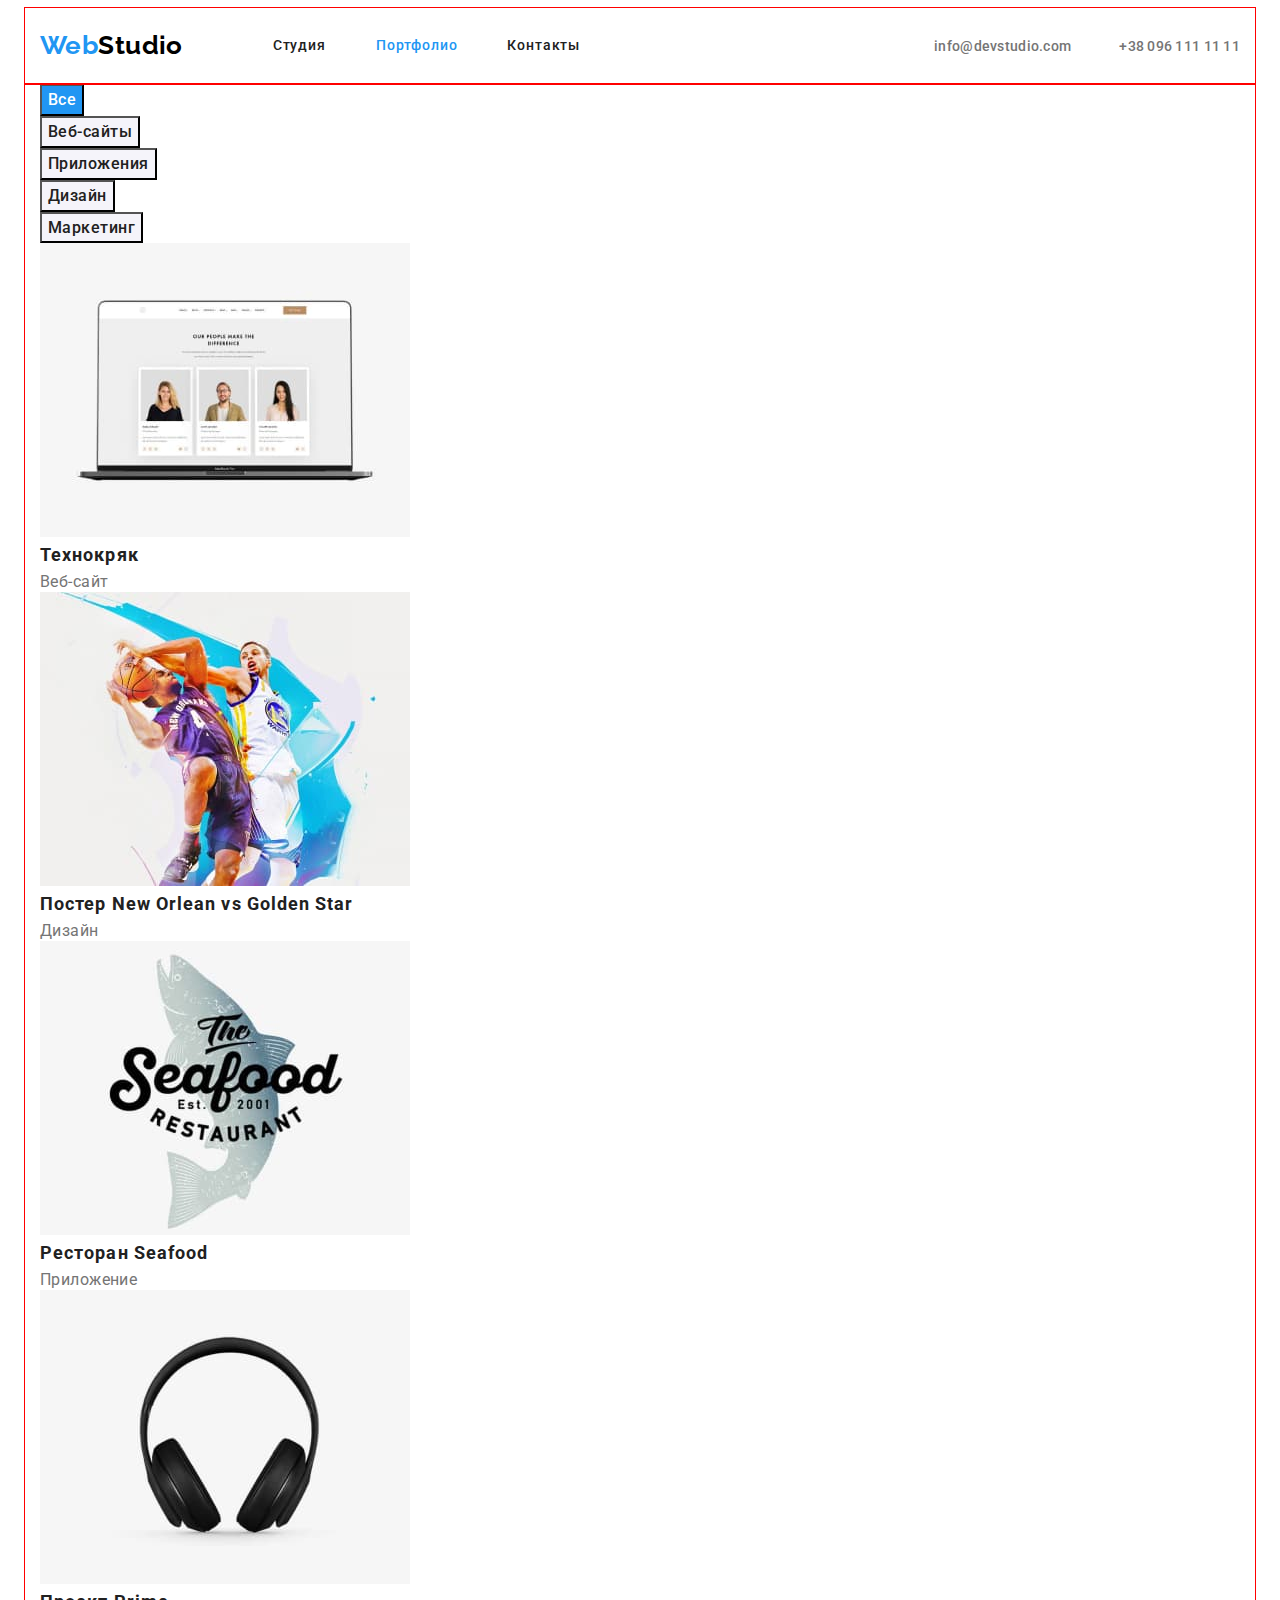
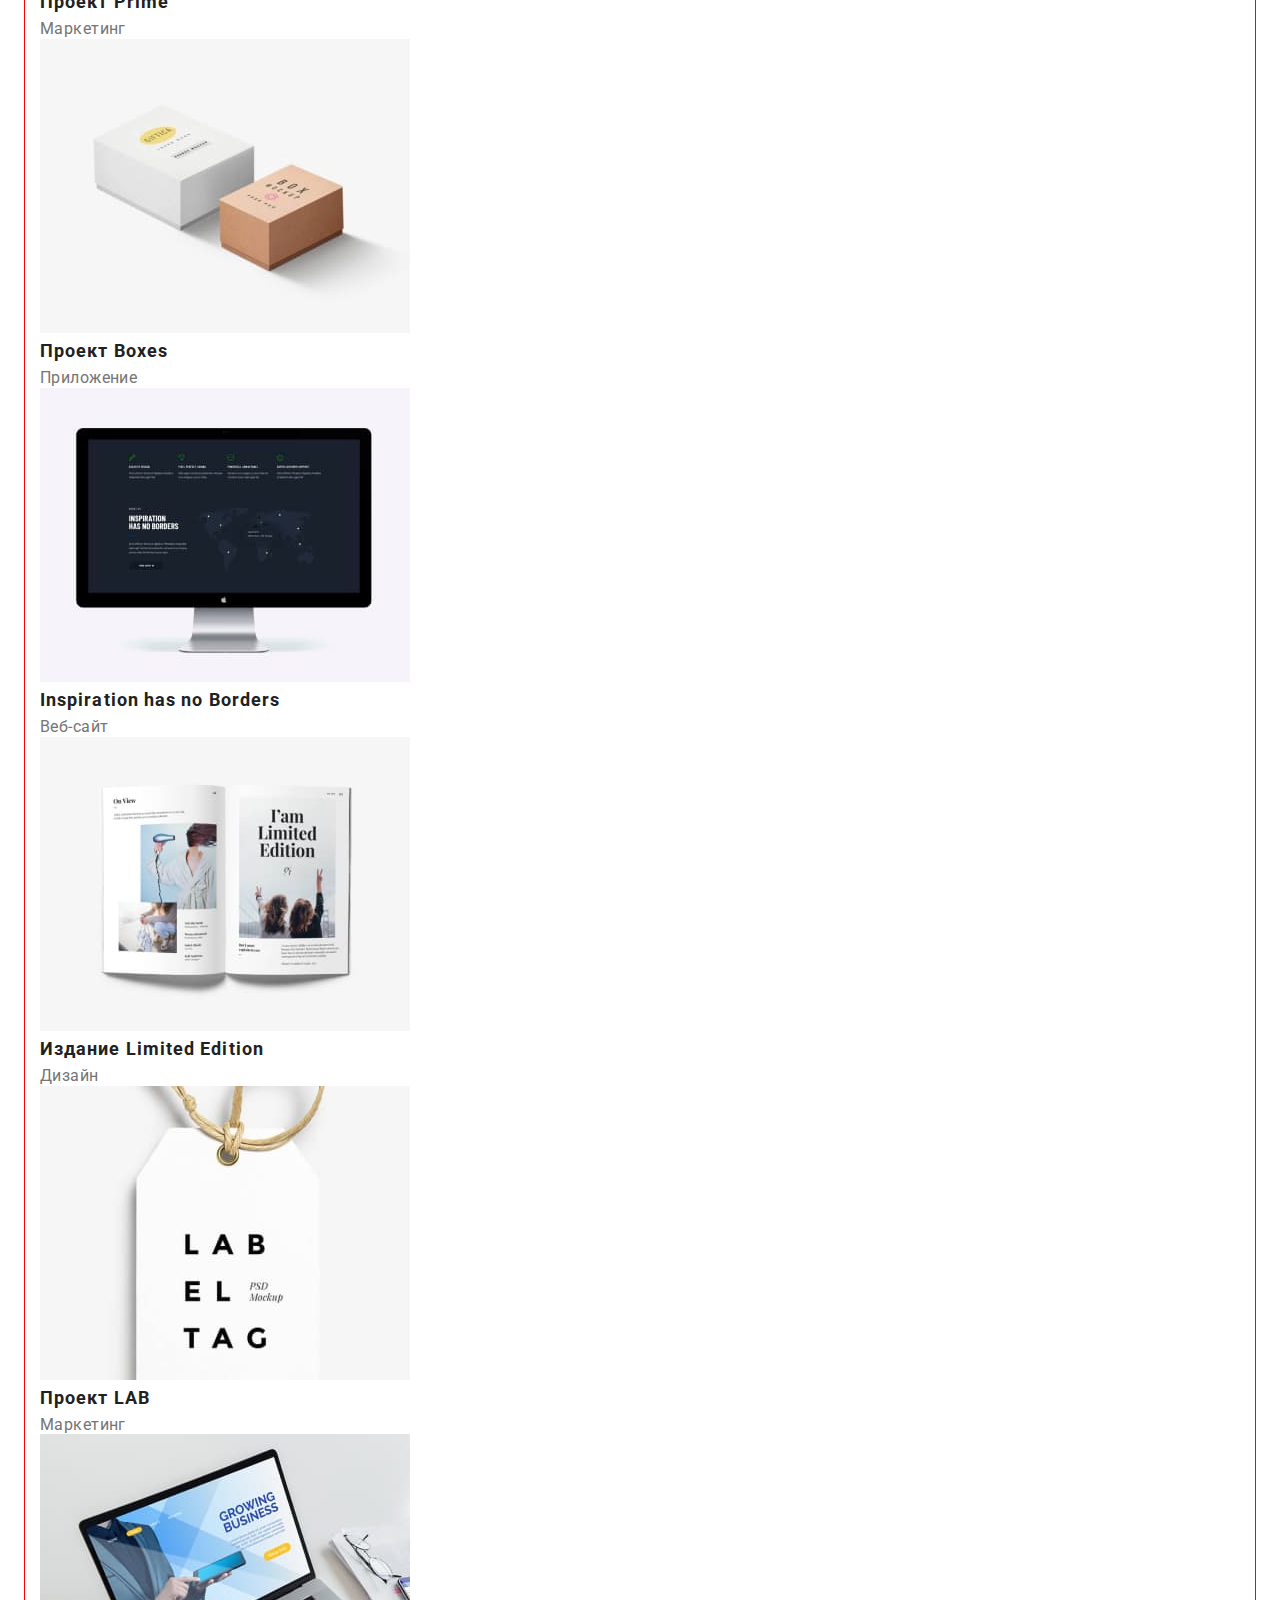
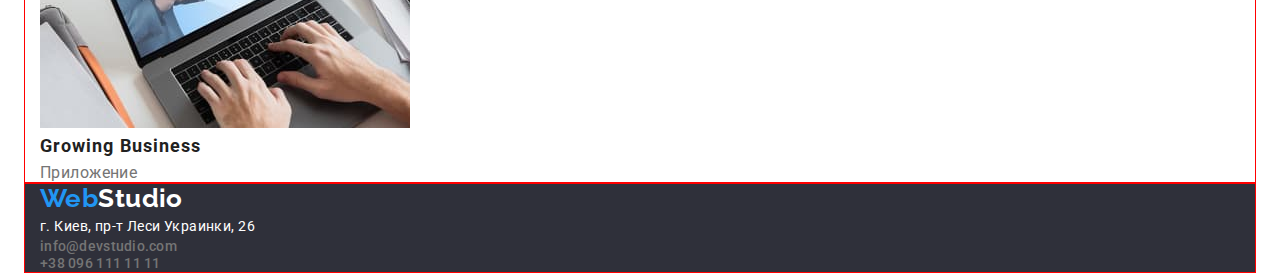
==== portfolio.html @ 78eadc54 "шапка сайта" ====
<!DOCTYPE html>
<html lang="ru">
<head>
    <meta charset="UTF-8">
    <meta http-equiv="X-UA-Compatible" content="IE=edge">
    <meta name="viewport" content="width=device-width, initial-scale=1.0">
    <title>Portfolio</title>
    <link rel="preconnect" href="https://fonts.googleapis.com">
    <link rel="preconnect" href="https://fonts.gstatic.com" crossorigin>
    <link href="https://fonts.googleapis.com/css2?family=Raleway:wght@700&family=Roboto:wght@400;500;700;900&display=swap" rel="stylesheet">
    <link rel="stylesheet" href="https://cdnjs.cloudflare.com/ajax/libs/modern-normalize/1.1.0/modern-normalize.min.css" integrity="sha512-wpPYUAdjBVSE4KJnH1VR1HeZfpl1ub8YT/NKx4PuQ5NmX2tKuGu6U/JRp5y+Y8XG2tV+wKQpNHVUX03MfMFn9Q==" crossorigin="anonymous" referrerpolicy="no-referrer" />
    <link rel="stylesheet" href="./css/styles.css">
    
</head>
<body class="page">
    <header class="header">
        <div class="container header-container">
            <a class="logo" href="./index.html"> <span class="special ">Web</span>Studio</a>
            <nav class="navigation">
                <ul class="list navigation-list">
                    <li class="item"><a href="./index.html" class="link">Студия</a></li>
                    <li class="item"><a href="./portfolio.html" class="link current">Портфолио</a></li>
                    <li class="item"><a href="" class="link">Контакты</a></li>
                </ul>     
            </nav>
               
            <ul class="list list-group">
                <li class="item"><a href="mailto:info@devstudio.com" class="link">info@devstudio.com</a></li>
                <li class="item"><a href="tel:+380961111111" class="link">+38 096 111 11 11</a></li>
            </ul>
          
        </div> 
            
    </header>
    <main>
        <section class="section">
            <div class="container">
                <h1 class="visually-hidden">Portfolio</h1>
            <nav class="navigation">
                <ul class="list button-list">
                    <li><button class="button current" type="button">Все</button></li>
                    <li><button class="button" type="button">Веб-сайты</button></li>
                    <li><button class="button" type="button">Приложения</button></li>
                    <li><button class="button" type="button">Дизайн</button></li>
                    <li><button class="button" type="button">Маркетинг</button></li>
                </ul>
            </nav>
            
            <ul class="list">
                <li class="item">
                    <img src="./images/portfolio/project1.jpg" alt="Образец Веб-сайта" width="370" height="294">
                    <h2 class="subtitle">Технокряк</h2>
                    <p class="desc">Веб-сайт</p>                    
                </li>
                <li class="item">
                    <img src="./images/portfolio/project2.jpg" alt="Образец Дизайн" width="370" height="294">
                    <h2 class="subtitle">Постер New Orlean vs Golden Star</h2>
                    <p class="desc">Дизайн</p>                    
                </li>
                <li class="item">
                    <img src="./images/portfolio/project3.jpg" alt="Образец Приложение" width="370" height="294">
                    <h2 class="subtitle">Ресторан Seafood</h2>
                    <p class="desc">Приложение</p>                    
                </li>
                <li class="item">
                    <img src="./images/portfolio/project4.jpg" alt="Образец Маркетинг" width="370" height="294">
                    <h2 class="subtitle">Проект Prime</h2>
                    <p class="desc">Маркетинг</p>              
                                  
                </li>
                <li class="item">
                    <img src="./images/portfolio/project5.jpg" alt="Образец Приложение" width="370" height="294">
                    <h2 class="subtitle">Проект Boxes</h2>
                    <p class="desc">Приложение</p>                    
                </li>
                <li class="item">
                    <img src="./images/portfolio/project6.jpg" alt="Образец Веб-сайт" width="370" height="294">
                    <h2 class="subtitle" lang="en">Inspiration has no Borders</h2>
                    <p class="desc">Веб-сайт</p>                    
                </li>
                <li class="item">
                    <img src="./images/portfolio/project7.jpg" alt="Образец Дизайн" width="370" height="294">
                    <h2 class="subtitle">Издание Limited Edition</h2>
                    <p class="desc">Дизайн</p>                    
                </li>
                <li class="item">
                    <img src="./images/portfolio/project8.jpg" alt="Образец Маркетинг" width="370" height="294">
                    <h2 class="subtitle">Проект LAB</h2>
                    <p class="desc">Маркетинг</p>                    
                </li>
                <li class="item">
                    <img src="./images/portfolio/project9.jpg" alt="Образец Приложение" width="370" height="294">
                    <h2 class="subtitle">Growing Business</h2>
                    <p class="desc">Приложение</p>                    
                </li>
            </ul>                  
            </div>
        </section>
        
    </main>

    <footer>
        <div class="container footer">
         <a class="logo" href="./index.html"><span class="special ">Web</span>Studio</a>

         <address>
            <ul class="list list-address">
                <li class="address-link">г. Киев, пр-т Леси Украинки, 26</li>
                <li><a href="mailto:info@devstudio.com" class="link">info@devstudio.com</a></li>
                <li><a href="tel:+380961111111" class="link">+38 096 111 11 11</a></li>
            
            </ul>
         </address>
        </div>
    </footer>
</body>
</html>
---- css/styles.css ----
:root {
    --primary-text-color: #757575;
    --title-text-color: #212121; 
    --accent-color: #2196F3;
    --white-color: #FFFFFF;
    --bkg-white-color: #E5E5E5;
    --bkg-btn-color: #F5F4FA;
    --bkg-dark-color: #2F303A;
}

body {

    color: var(--primary-text-color);
    font-size: 14px;
    font-family: roboto, sans-serif;
    letter-spacing: 0.03em;
}

h1, h2, h3, h4, h5, h6, p {
    margin: 0;
}

img {
    display: block;
}

.list {
    list-style: none;
    margin: 0;
    padding: 0;
}

.container {
    outline: 1px solid red;

    width: 1200px;

    padding-left: 15px;
    padding-right: 15px;

    margin-left: auto;
    margin-right: auto;

}

/* header */

.header-container {
    display: flex;
    align-items: center;
}

.logo {
    margin-right: 90px;

    color: #000000;
    font-family: Raleway, sans-serif;

    font-weight: 700;
    font-size: 26px;
    line-height: 1.2;
    text-decoration: none;
}

.special {
    color: var(--accent-color);
}

.navigation-list {
    display: flex;
    align-items: center;
}

.navigation-list .item {
    margin-right: 50px;
} 

.navigation-list .item:last-child {
    margin-right: 0;
} 

.navigation-list .link {
    display: block;
    padding-top: 30px;
    padding-bottom: 30px;
    color: var(--title-text-color);
    font-weight: 500;
    
    line-height: 1.14;
    letter-spacing: 0.06em;
    text-decoration: none;      
}


.navigation-list .current {
    color: var(--accent-color);
}

.list-group {
    display: flex;    
}

.list-group {
    margin-left: auto;
} 

.list-group .item + .item {
    margin-left: 48px;
}

.list-group .link {
    
    color: var(--primary-text-color);
    font-weight: 500;
   
    line-height: 1.14;
    letter-spacing: 0.02em;
    text-decoration: none;
}

.list .link:hover,
.list .link:focus {
    color: var(--accent-color);
}

.navigation-list .link:hover,
.navigation-list .link:focus {
    color: var(--accent-color);
}

/* main */

/* hero */
.hero-title {

    font-weight: 900;
    font-size: 44px;
    line-height: 1.36;    
    text-align: center;
    letter-spacing: 0.06em;
    text-transform: uppercase;
    
    color: var(--white-color);
    background-color: var(--bkg-dark-color);
    
}

/* title h2 */
.section-title {

   font-weight: 700;
   font-size: 36px;
   line-height: 1.16;
   text-align: center;
   
   color: var(--title-text-color);
}

/* title h3 для секции особенности  */
.feature-list .subtitle {

    font-size: 14px;
    font-weight: 700;
    line-height: 1.14;
    text-transform: uppercase;
    color: var(--title-text-color);
}

/* абзацы */
.text {

    font-weight: 400;

    line-height: 1.71;
    letter-spacing: 0.03em;
    color: var(--primary-text-color);
}

/* секция Наша команда */
.section-team {
    background-color: var(--bkg-btn-color);
}
/* заголовок для h2 наша команда */
.team-list .section-subtitle {  
    font-weight: 500;
    font-size: 16px;
    line-height: 1.18;
    text-align: center;

    color: var(--title-text-color);

}

.team-list .desc {
    font-weight: 400;
    font-size: 16px;
    line-height: 1.18;
    text-align: center;
}


/* абзацы */
.text {
    font-weight: 400;
    line-height: 1.71;
    letter-spacing: 0.03em;
    color: var(--primary-text-color);

}


/* projects h2*/ 

.visually-hidden {
    position: absolute;
    width: 1px;
    height: 1px;
    margin: -1px;
    border: 0;
    padding: 0;
    white-space: nowrap;
    clip-path: inset(100%);
    clip: rect(0 0 0 0);
    overflow: hidden;
  }

.subtitle {
    font-weight: 700;
    font-size: 18px;
    line-height: 2.0;
    letter-spacing: 0.06em;
    color: var(--title-text-color);
        
}

.desc {

    font-weight: 400;
    font-size: 16px;
    line-height: 1.18;

    color: var(--primary-text-color);
}


/* Button */
.hero .button {
    font-family: inherit;
    font-weight: 700;
    font-size: 16px;
    line-height: 1.88;
    display: flex;
    align-items: center;
    text-align: center;
    letter-spacing: 0.06em;
    color: var(--white-color);
    background-color: var(--accent-color);
    cursor: pointer;

}

.hero .button:hover,
.hero .button:focus {
    background-color: #188CE8;
}



.button-list .button {
    font-family: inherit;
    font-weight: 500;
    font-size: 16px;
    line-height: 1.62;
    text-align: center;
    letter-spacing: 0.03em;
    background-color: var(--bkg-btn-color);
    color: var(--title-text-color);
    cursor: pointer;
}

.button-list .current {
    background-color: var(--accent-color);
    color: var(--white-color);
}

.button-list .button:hover,
.button-list .button:focus {
    background-color: var(--accent-color);
    color: var(--white-color);

}

.footer {
    background-color: var(--bkg-dark-color);
}

.footer .logo {
    color: var(--white-color);
}

.address-link {
    
    font-size: 14px;
    line-height: 1.71;
    color: var(--white-color);
}

.list-address {
    font-style: normal;
}

.list-address .link {
    
    color: var(--primary-text-color);
    font-weight: 500;
   
    line-height: 1.14;
    letter-spacing: 0.02em;
    text-decoration: none;
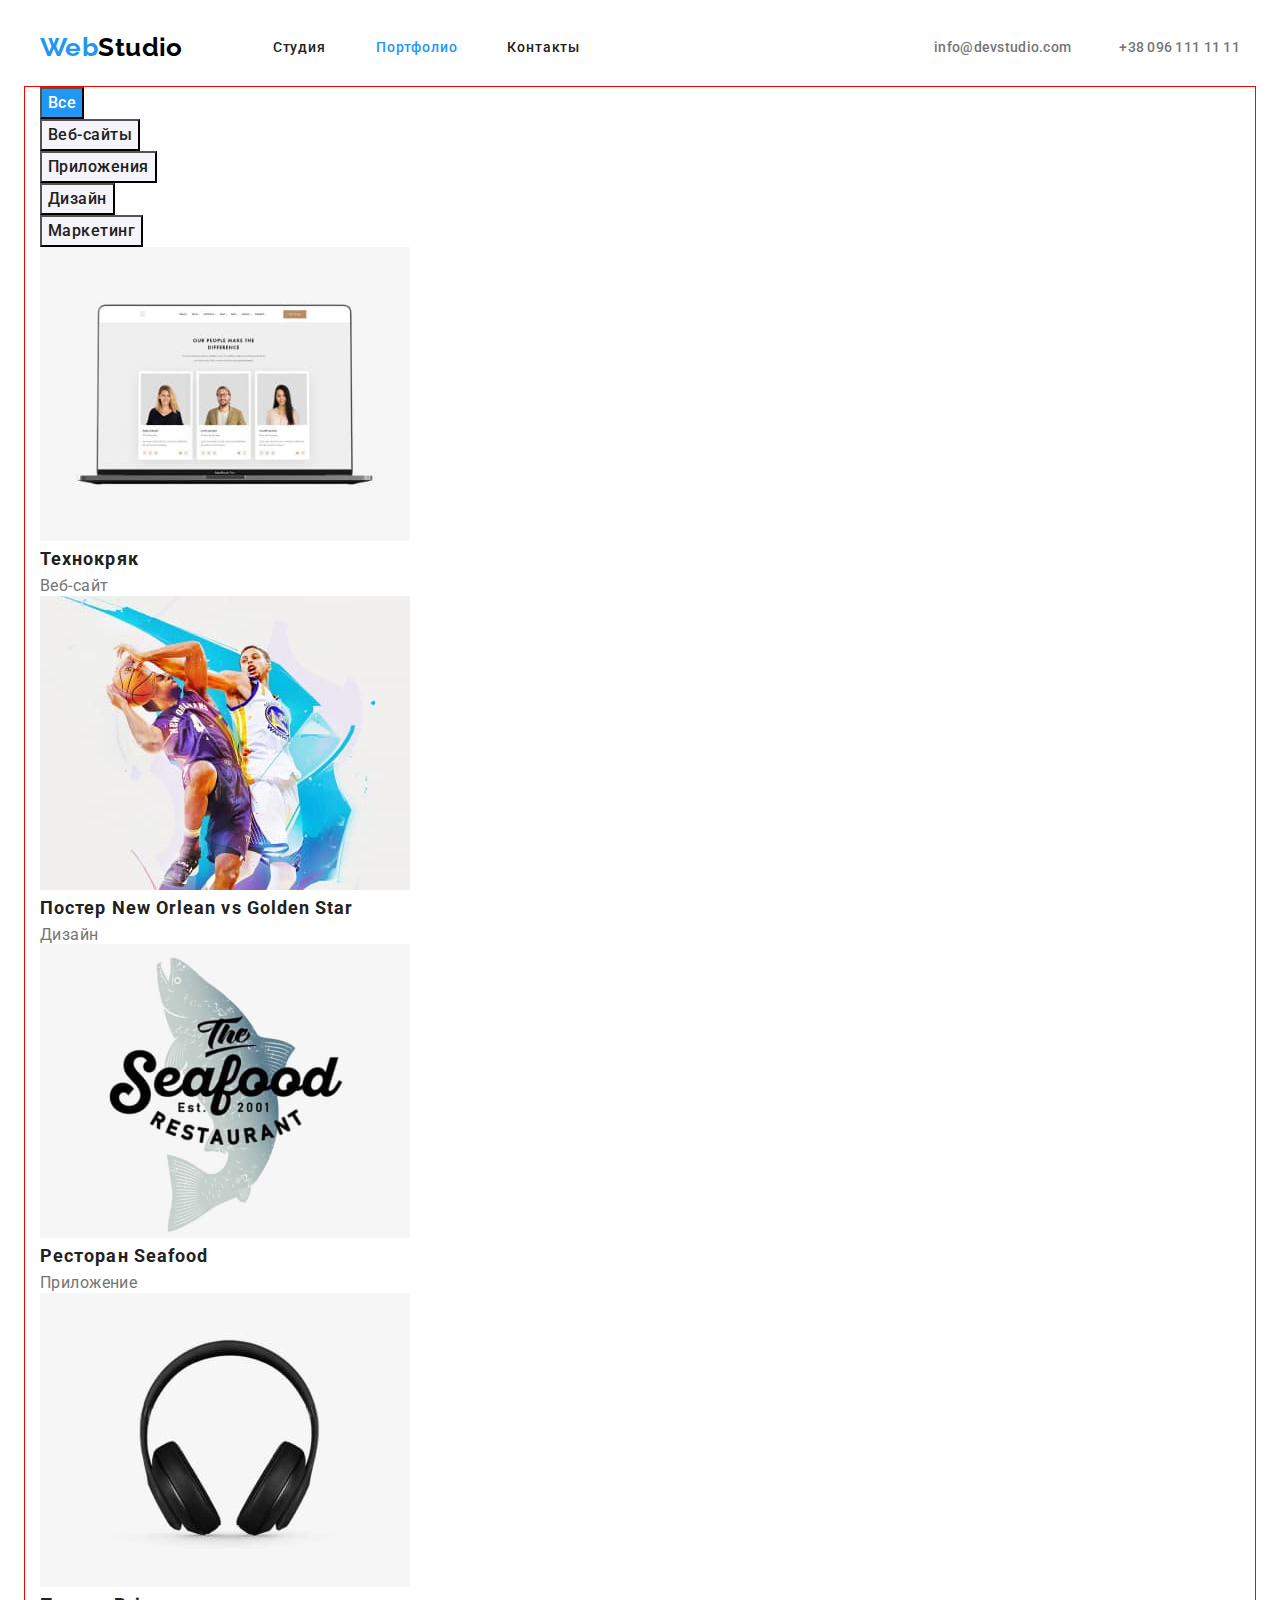
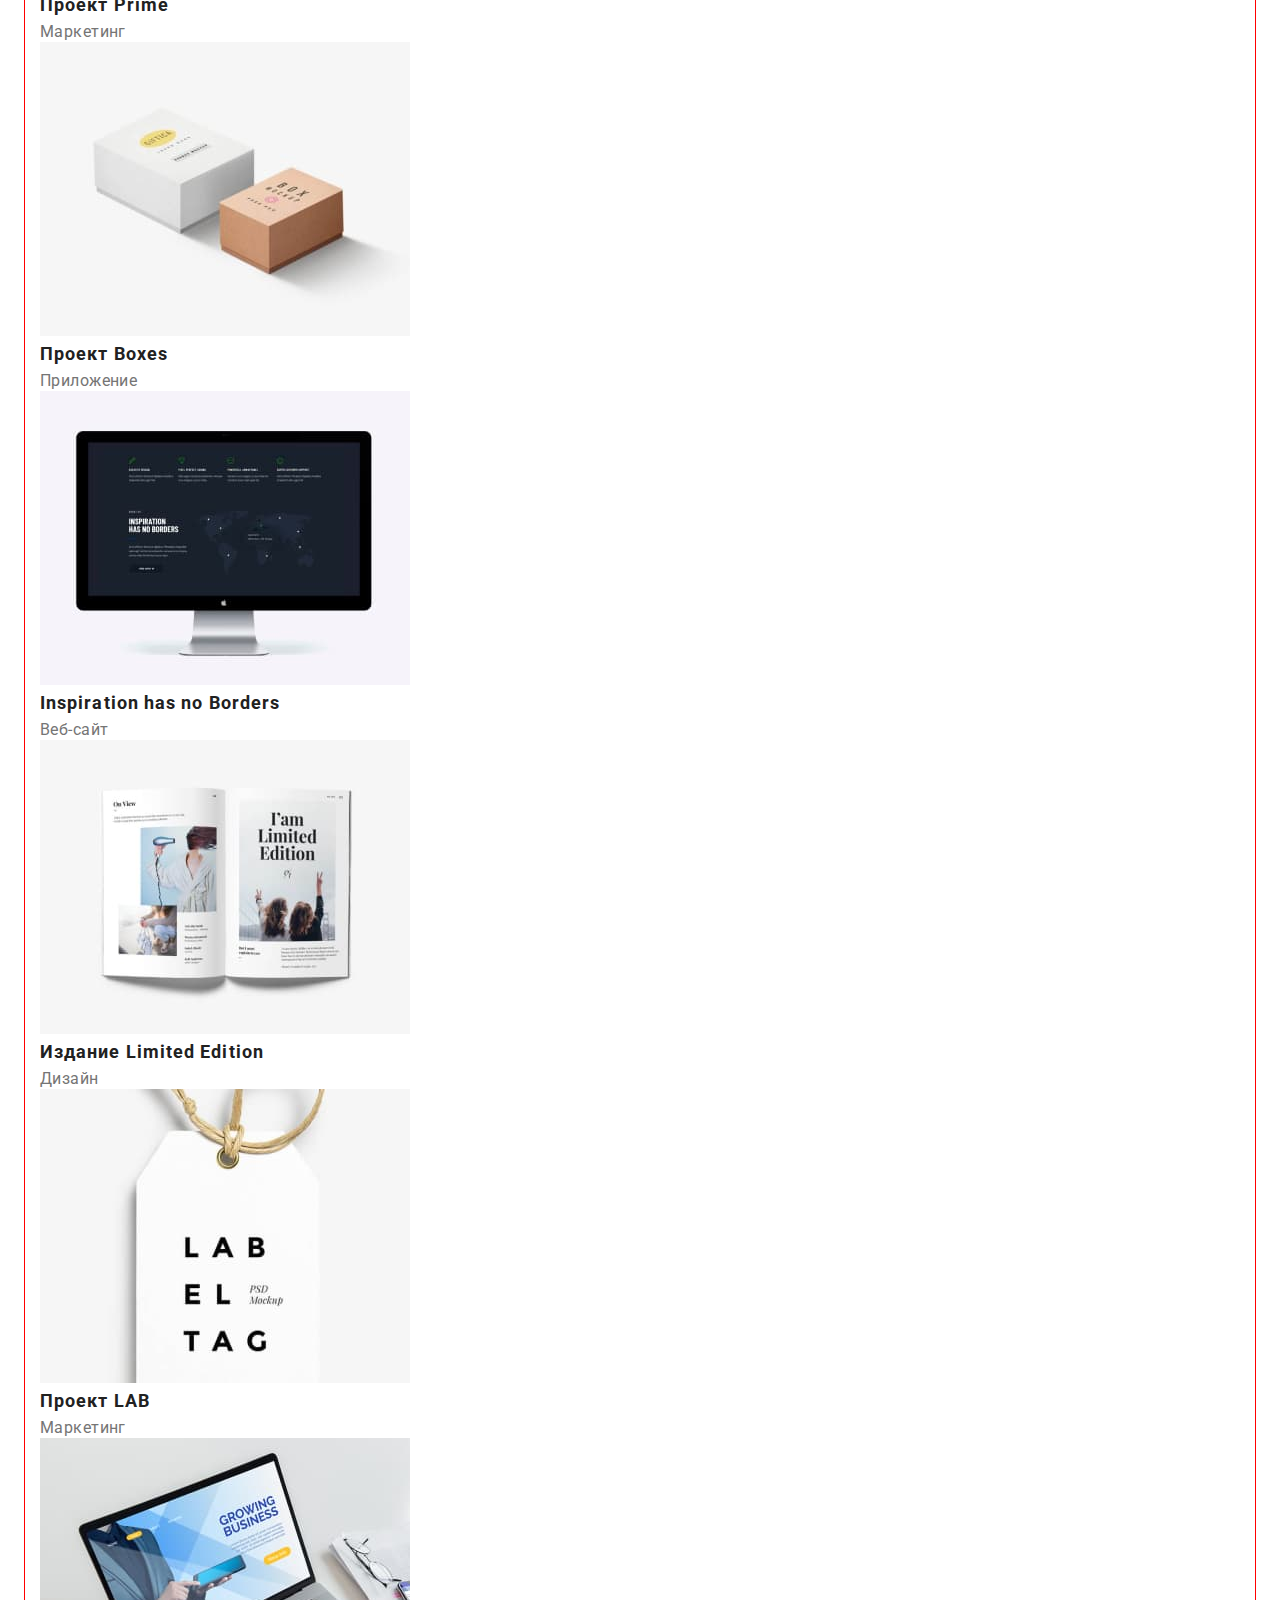
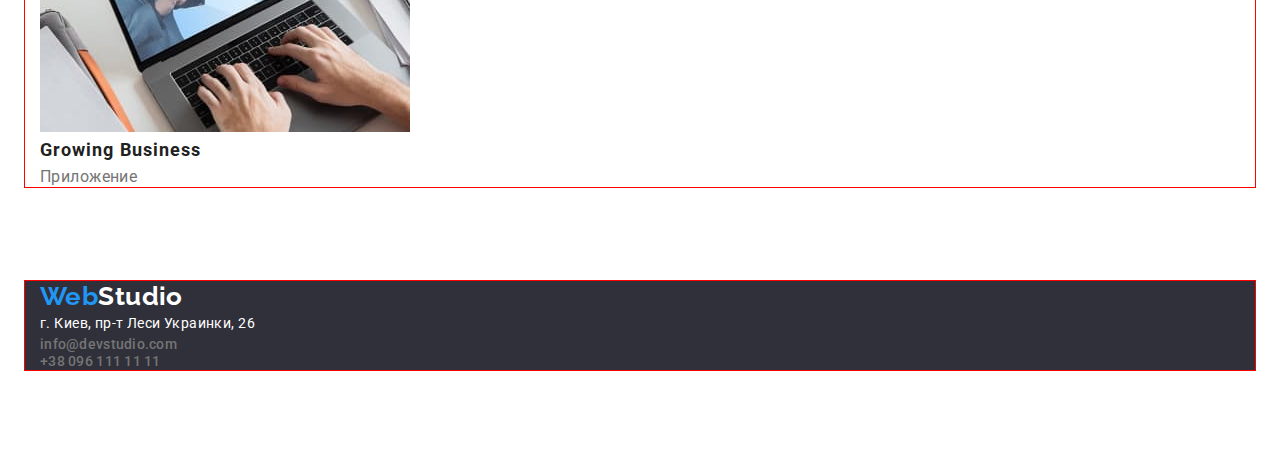
==== commit 1fd8e1cd: "установка моих стилей" ====
--- a/portfolio.html
+++ b/portfolio.html
@@ -14,7 +14,7 @@
 </head>
 <body class="page">
     <header class="header">
-        <div class="container header-container">
+        <div class="header-container">
             <a class="logo" href="./index.html"> <span class="special ">Web</span>Studio</a>
             <nav class="navigation">
                 <ul class="list navigation-list">
@@ -33,67 +33,72 @@
             
     </header>
     <main>
-        <section class="section">
+        <section class="section portfolio-section">
             <div class="container">
                 <h1 class="visually-hidden">Portfolio</h1>
-            <nav class="navigation">
-                <ul class="list button-list">
-                    <li><button class="button current" type="button">Все</button></li>
-                    <li><button class="button" type="button">Веб-сайты</button></li>
-                    <li><button class="button" type="button">Приложения</button></li>
-                    <li><button class="button" type="button">Дизайн</button></li>
-                    <li><button class="button" type="button">Маркетинг</button></li>
-                </ul>
-            </nav>
+                <div class="portfolio-container">
+                    <nav class="navigation">
+                        <ul class="list list button-list">
+                            <li><button class="button current" type="button">Все</button></li>
+                            <li><button class="button" type="button">Веб-сайты</button></li>
+                            <li><button class="button" type="button">Приложения</button></li>
+                            <li><button class="button" type="button">Дизайн</button></li>
+                            <li><button class="button" type="button">Маркетинг</button></li>
+                        </ul>
+                    </nav>
+                </div>
             
-            <ul class="list">
-                <li class="item">
-                    <img src="./images/portfolio/project1.jpg" alt="Образец Веб-сайта" width="370" height="294">
-                    <h2 class="subtitle">Технокряк</h2>
-                    <p class="desc">Веб-сайт</p>                    
-                </li>
-                <li class="item">
-                    <img src="./images/portfolio/project2.jpg" alt="Образец Дизайн" width="370" height="294">
-                    <h2 class="subtitle">Постер New Orlean vs Golden Star</h2>
-                    <p class="desc">Дизайн</p>                    
-                </li>
-                <li class="item">
-                    <img src="./images/portfolio/project3.jpg" alt="Образец Приложение" width="370" height="294">
-                    <h2 class="subtitle">Ресторан Seafood</h2>
-                    <p class="desc">Приложение</p>                    
-                </li>
-                <li class="item">
-                    <img src="./images/portfolio/project4.jpg" alt="Образец Маркетинг" width="370" height="294">
-                    <h2 class="subtitle">Проект Prime</h2>
-                    <p class="desc">Маркетинг</p>              
-                                  
-                </li>
-                <li class="item">
-                    <img src="./images/portfolio/project5.jpg" alt="Образец Приложение" width="370" height="294">
-                    <h2 class="subtitle">Проект Boxes</h2>
-                    <p class="desc">Приложение</p>                    
-                </li>
-                <li class="item">
-                    <img src="./images/portfolio/project6.jpg" alt="Образец Веб-сайт" width="370" height="294">
-                    <h2 class="subtitle" lang="en">Inspiration has no Borders</h2>
-                    <p class="desc">Веб-сайт</p>                    
-                </li>
-                <li class="item">
-                    <img src="./images/portfolio/project7.jpg" alt="Образец Дизайн" width="370" height="294">
-                    <h2 class="subtitle">Издание Limited Edition</h2>
-                    <p class="desc">Дизайн</p>                    
-                </li>
-                <li class="item">
-                    <img src="./images/portfolio/project8.jpg" alt="Образец Маркетинг" width="370" height="294">
-                    <h2 class="subtitle">Проект LAB</h2>
-                    <p class="desc">Маркетинг</p>                    
-                </li>
-                <li class="item">
-                    <img src="./images/portfolio/project9.jpg" alt="Образец Приложение" width="370" height="294">
-                    <h2 class="subtitle">Growing Business</h2>
-                    <p class="desc">Приложение</p>                    
-                </li>
-            </ul>                  
+            
+            <div class="projects-container">
+                <ul class="list">
+                    <li class="item">
+                        <img src="./images/portfolio/project1.jpg" alt="Образец Веб-сайта" width="370" height="294">
+                        <h2 class="subtitle">Технокряк</h2>
+                        <p class="desc">Веб-сайт</p>                    
+                    </li>
+                    <li class="item">
+                        <img src="./images/portfolio/project2.jpg" alt="Образец Дизайн" width="370" height="294">
+                        <h2 class="subtitle">Постер New Orlean vs Golden Star</h2>
+                        <p class="desc">Дизайн</p>                    
+                    </li>
+                    <li class="item">
+                        <img src="./images/portfolio/project3.jpg" alt="Образец Приложение" width="370" height="294">
+                        <h2 class="subtitle">Ресторан Seafood</h2>
+                        <p class="desc">Приложение</p>                    
+                    </li>
+                    <li class="item">
+                        <img src="./images/portfolio/project4.jpg" alt="Образец Маркетинг" width="370" height="294">
+                        <h2 class="subtitle">Проект Prime</h2>
+                        <p class="desc">Маркетинг</p>              
+                                      
+                    </li>
+                    <li class="item">
+                        <img src="./images/portfolio/project5.jpg" alt="Образец Приложение" width="370" height="294">
+                        <h2 class="subtitle">Проект Boxes</h2>
+                        <p class="desc">Приложение</p>                    
+                    </li>
+                    <li class="item">
+                        <img src="./images/portfolio/project6.jpg" alt="Образец Веб-сайт" width="370" height="294">
+                        <h2 class="subtitle" lang="en">Inspiration has no Borders</h2>
+                        <p class="desc">Веб-сайт</p>                    
+                    </li>
+                    <li class="item">
+                        <img src="./images/portfolio/project7.jpg" alt="Образец Дизайн" width="370" height="294">
+                        <h2 class="subtitle">Издание Limited Edition</h2>
+                        <p class="desc">Дизайн</p>                    
+                    </li>
+                    <li class="item">
+                        <img src="./images/portfolio/project8.jpg" alt="Образец Маркетинг" width="370" height="294">
+                        <h2 class="subtitle">Проект LAB</h2>
+                        <p class="desc">Маркетинг</p>                    
+                    </li>
+                    <li class="item">
+                        <img src="./images/portfolio/project9.jpg" alt="Образец Приложение" width="370" height="294">
+                        <h2 class="subtitle">Growing Business</h2>
+                        <p class="desc">Приложение</p>                    
+                    </li>
+                </ul>    
+            </div>              
             </div>
         </section>
         
--- a/css/styles.css
+++ b/css/styles.css
@@ -40,6 +40,7 @@
 
     margin-left: auto;
     margin-right: auto;
+    margin-bottom: 94px;
 
 }
 
@@ -48,10 +49,19 @@
 .header-container {
     display: flex;
     align-items: center;
+    width: 1200px;
+
+    padding-left: 15px;
+    padding-right: 15px;
+
+    margin-left: auto;
+    margin-right: auto;
 }
 
 .logo {
     margin-right: 90px;
+    padding-top: 24px;
+    padding-bottom: 24px;
 
     color: #000000;
     font-family: Raleway, sans-serif;
@@ -109,6 +119,9 @@
 }
 
 .list-group .link {
+
+    padding-top: 30px;
+    padding-bottom: 30px;
     
     color: var(--primary-text-color);
     font-weight: 500;
@@ -131,7 +144,17 @@
 /* main */
 
 /* hero */
+
+.hero {
+    background-color: var(--bkg-dark-color);
+    margin-bottom: 94px;
+}
+
 .hero-title {
+    margin-right: 220px;
+    margin-left: 250px;
+    margin-bottom: 29px;
+    padding-top: 200px;
 
     font-weight: 900;
     font-size: 44px;
@@ -139,10 +162,34 @@
     text-align: center;
     letter-spacing: 0.06em;
     text-transform: uppercase;
-    
-    color: var(--white-color);
-    background-color: var(--bkg-dark-color);
-    
+
+    color: var(--white-color);
+       
+}
+
+.hero .button {
+    display: flex;
+    align-items: center;
+    
+
+    width: 200px;
+    height: 50px;
+
+    font-family: inherit;
+    font-weight: 700;
+    font-size: 16px;
+    line-height: 1.88;
+    
+    
+    color: var(--white-color);
+    background-color: var(--accent-color);
+    cursor: pointer;
+
+}
+
+.hero .button:hover,
+.hero .button:focus {
+    background-color: #188CE8;
 }
 
 /* title h2 */
@@ -157,7 +204,22 @@
 }
 
 /* title h3 для секции особенности  */
+.feature-list {
+    display: flex;
+}
+
+.feature-list .item {
+    width: 270px;
+height: 101px;
+    margin-right: 30px;
+}
+
+.feature-list .item:last-child {
+    margin-right: 0;
+}
+
 .feature-list .subtitle {
+    margin-bottom: 15px;
 
     font-size: 14px;
     font-weight: 700;
@@ -175,6 +237,9 @@
     letter-spacing: 0.03em;
     color: var(--primary-text-color);
 }
+
+/* секция чем мы занимаемся */
+
 
 /* секция Наша команда */
 .section-team {
@@ -242,8 +307,10 @@
     color: var(--primary-text-color);
 }
 
+/*  */
 
 /* Button */
+
 .hero .button {
     font-family: inherit;
     font-weight: 700;
@@ -316,4 +383,10 @@
    
     line-height: 1.14;
     letter-spacing: 0.02em;
-    text-decoration: none;+    text-decoration: none;
+}
+
+
+.projects-container {
+    display: flex;
+}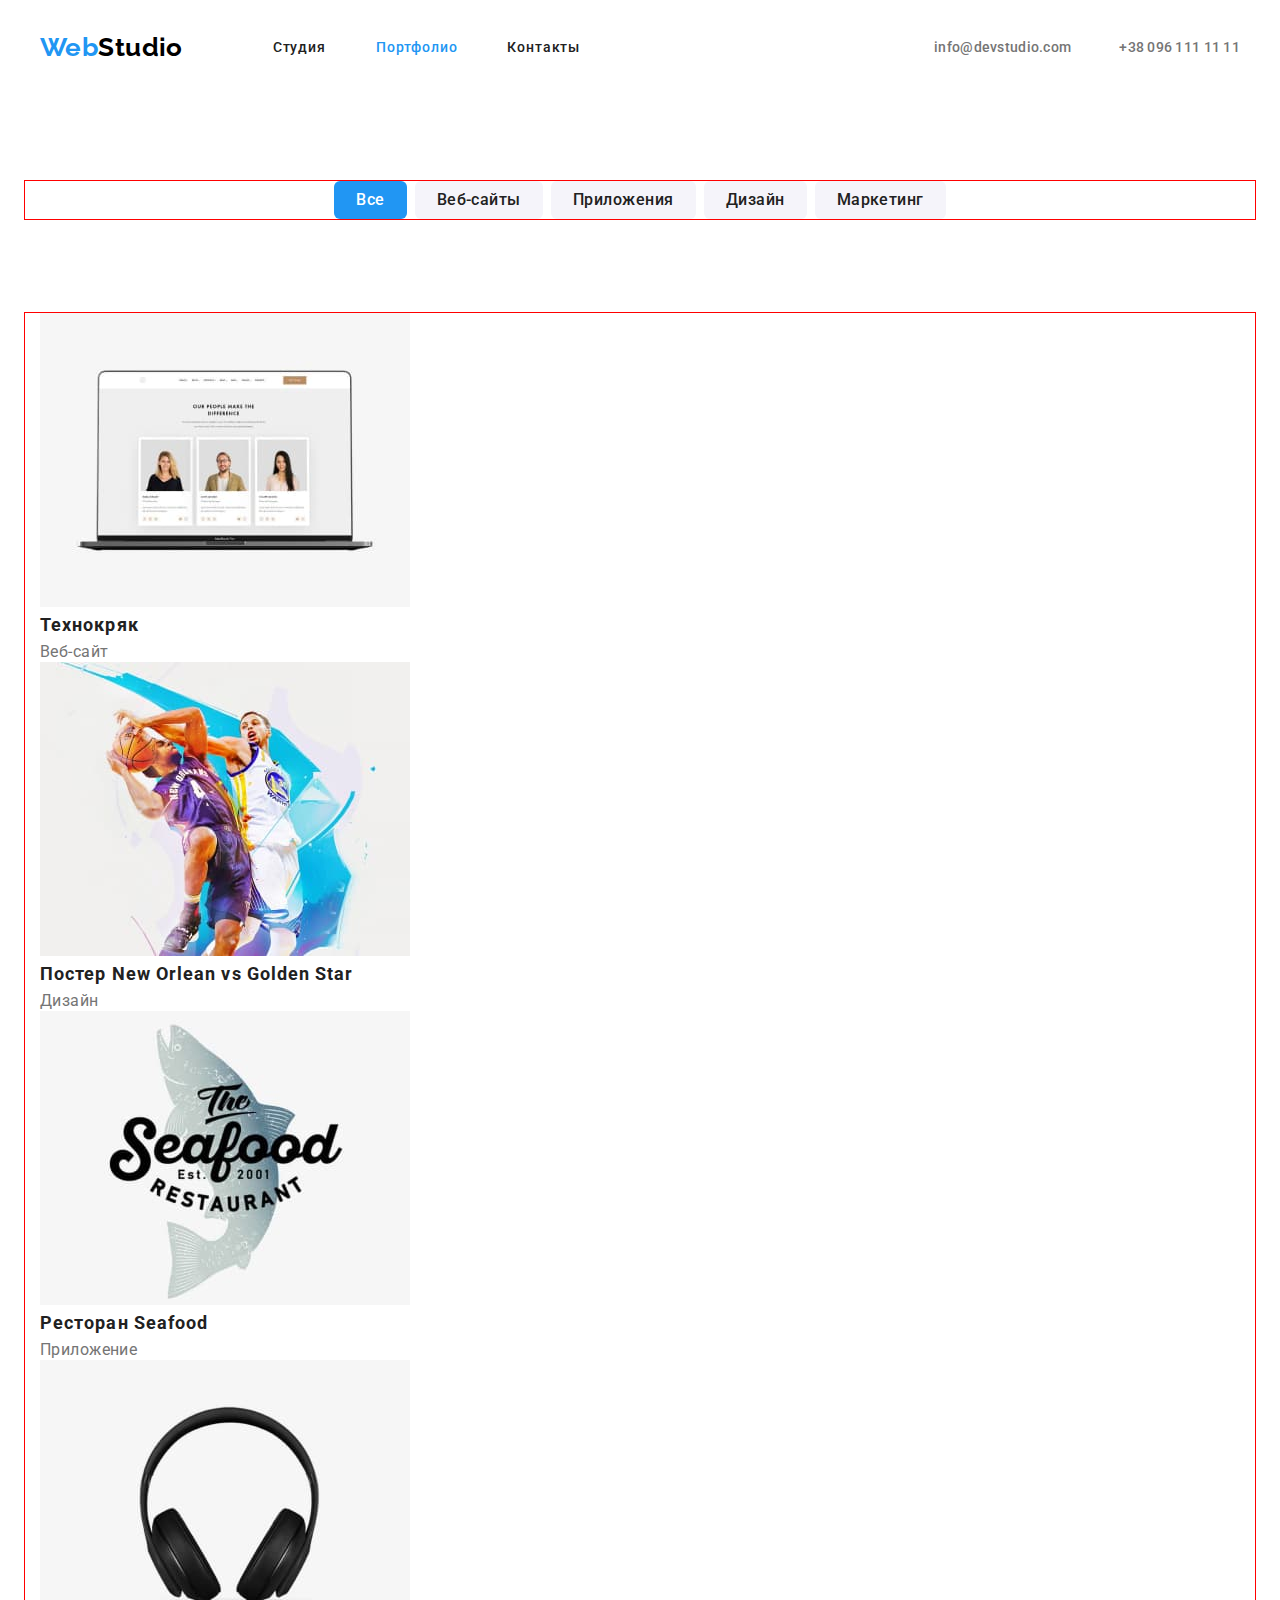
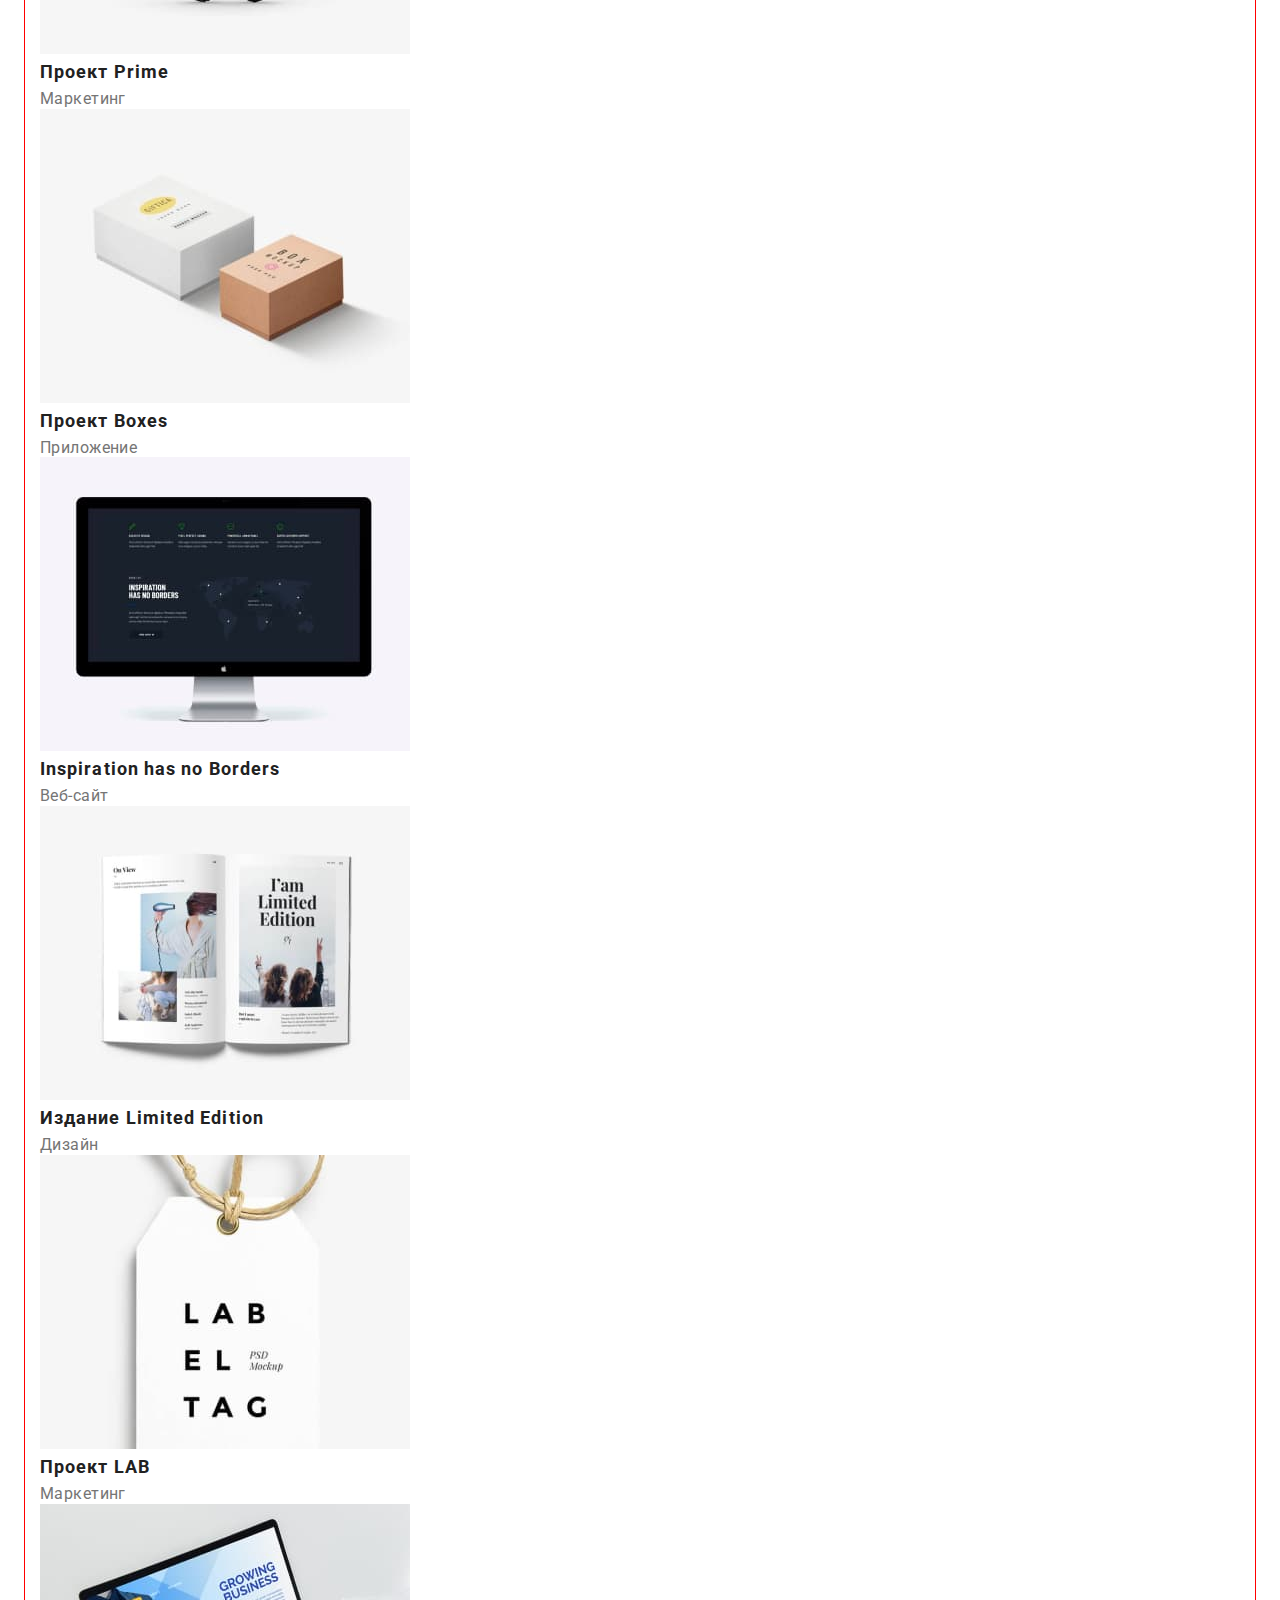
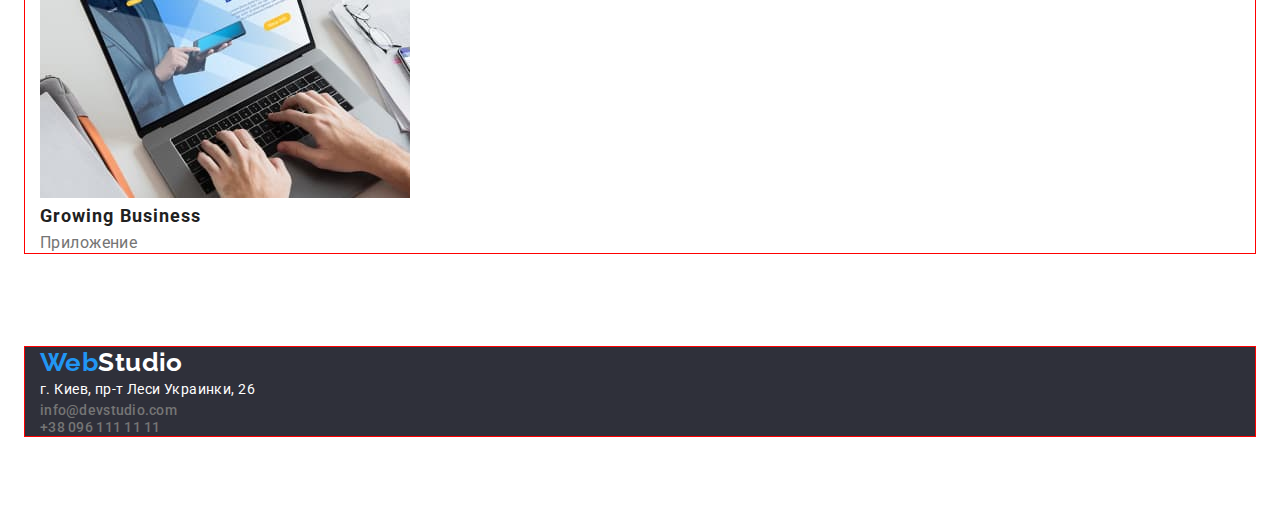
==== commit d67115f1: "блок main для стр studio" ====
--- a/portfolio.html
+++ b/portfolio.html
@@ -35,22 +35,20 @@
     <main>
         <section class="section portfolio-section">
             <div class="container">
-                <h1 class="visually-hidden">Portfolio</h1>
-                <div class="portfolio-container">
-                    <nav class="navigation">
-                        <ul class="list list button-list">
-                            <li><button class="button current" type="button">Все</button></li>
-                            <li><button class="button" type="button">Веб-сайты</button></li>
-                            <li><button class="button" type="button">Приложения</button></li>
-                            <li><button class="button" type="button">Дизайн</button></li>
-                            <li><button class="button" type="button">Маркетинг</button></li>
-                        </ul>
-                    </nav>
-                </div>
+                <nav class="navigation">
+                    <ul class="list button-list">
+                        <li class="item"><button class="project-button current" type="button">Все</button></li>
+                        <li class="item"><button class="project-button" type="button">Веб-сайты</button></li>
+                        <li class="item"><button class="project-button" type="button">Приложения</button></li>
+                        <li class="item"><button class="project-button" type="button">Дизайн</button></li>
+                        <li class="item"><button class="project-button" type="button">Маркетинг</button></li>
+                    </ul>
+                </nav>
+            </div>
             
             
-            <div class="projects-container">
-                <ul class="list">
+            <div class="container">
+                <ul class="list-projects">
                     <li class="item">
                         <img src="./images/portfolio/project1.jpg" alt="Образец Веб-сайта" width="370" height="294">
                         <h2 class="subtitle">Технокряк</h2>
--- a/css/styles.css
+++ b/css/styles.css
@@ -24,7 +24,8 @@
     display: block;
 }
 
-.list {
+.list,
+.list-projects {
     list-style: none;
     margin: 0;
     padding: 0;
@@ -38,9 +39,10 @@
     padding-left: 15px;
     padding-right: 15px;
 
+    margin-bottom: 94px;
     margin-left: auto;
     margin-right: auto;
-    margin-bottom: 94px;
+    
 
 }
 
@@ -153,7 +155,7 @@
 .hero-title {
     margin-right: 220px;
     margin-left: 250px;
-    margin-bottom: 29px;
+    margin-bottom: 30px;
     padding-top: 200px;
 
     font-weight: 900;
@@ -167,28 +169,29 @@
        
 }
 
-.hero .button {
-    display: flex;
+.hero-button {
+    display: flex;
+    border: none;
+    border-radius: 6px;
+    
     align-items: center;
-    
-
-    width: 200px;
-    height: 50px;
-
+    padding: 10px 32px;
+    margin-right: 467px;
+    margin-left: 502px;
+    
     font-family: inherit;
     font-weight: 700;
     font-size: 16px;
     line-height: 1.88;
-    
-    
+        
     color: var(--white-color);
     background-color: var(--accent-color);
     cursor: pointer;
 
 }
 
-.hero .button:hover,
-.hero .button:focus {
+.hero-button:hover,
+.hero-button:focus {
     background-color: #188CE8;
 }
 
@@ -239,13 +242,53 @@
 }
 
 /* секция чем мы занимаемся */
-
+.container-about {
+    padding: 0;
+}
+
+.section-title {
+    margin-bottom: 50px;
+}
+
+.section .list-about {
+    display: flex;
+    justify-content: space-between;
+}
+
+.section .item-about {
+    margin-right: 30px;
+  }
+
+  .section .item-about:last-child {
+    margin-right: 0;
+  }
 
 /* секция Наша команда */
 .section-team {
-    background-color: var(--bkg-btn-color);
-}
-/* заголовок для h2 наша команда */
+      background-color: var(--bkg-btn-color);
+}
+
+.team-container {
+    padding: 0;
+}
+
+.section-title {
+    padding-top: 94px;
+    margin-bottom: 50px;
+}
+
+.section-team .list {
+    display: flex;
+    justify-content: space-between;
+}
+.section-team .item {
+    margin-right: 30px;
+}
+
+.section-team .item:last-child{
+    margin-right: 0;
+}
+
 .team-list .section-subtitle {  
     font-weight: 500;
     font-size: 16px;
@@ -262,6 +305,7 @@
     line-height: 1.18;
     text-align: center;
 }
+
 
 
 /* абзацы */
@@ -307,33 +351,70 @@
     color: var(--primary-text-color);
 }
 
-/*  */
-
-/* Button */
-
-.hero .button {
-    font-family: inherit;
-    font-weight: 700;
-    font-size: 16px;
-    line-height: 1.88;
+/* footer */
+
+.footer {
+    background-color: var(--bkg-dark-color);
+}
+
+/* .footer-container,
+.footer-container-address {
+    margin-bottom: 0;
+} */
+
+.footer .logo {
+    color: var(--white-color);
+}
+
+.address-link {
+    
+    font-size: 14px;
+    line-height: 1.71;
+    color: var(--white-color);
+}
+
+.list-address {
+    font-style: normal;
+}
+
+.list-address .link {
+    
+    color: var(--primary-text-color);
+    font-weight: 500;
+   
+    line-height: 1.14;
+    letter-spacing: 0.02em;
+    text-decoration: none;
+}
+
+/* Portfolio */
+
+.portfolio-section {
+    padding-top: 94px;
+    
+}
+
+.portfolio-section .list {
     display: flex;
     align-items: center;
-    text-align: center;
-    letter-spacing: 0.06em;
-    color: var(--white-color);
-    background-color: var(--accent-color);
+    justify-content: center;
+}
+
+.portfolio-section .item {
+    margin-right: 8px;
+}
+
+.portfolio-section .item:last-child {
+    margin-right: 0px;
+}
+
+.project-button {
+    padding: 6px 22px;
+    border: none;
+    border-radius: 6px;
     cursor: pointer;
-
-}
-
-.hero .button:hover,
-.hero .button:focus {
-    background-color: #188CE8;
-}
-
-
-
-.button-list .button {
+    
+
     font-family: inherit;
     font-weight: 500;
     font-size: 16px;
@@ -342,7 +423,12 @@
     letter-spacing: 0.03em;
     background-color: var(--bkg-btn-color);
     color: var(--title-text-color);
-    cursor: pointer;
+}
+
+.project-button:hover,
+.project-button:focus {
+    background-color: var(--accent-color);
+    color: var(--white-color);
 }
 
 .button-list .current {
@@ -350,43 +436,6 @@
     color: var(--white-color);
 }
 
-.button-list .button:hover,
-.button-list .button:focus {
-    background-color: var(--accent-color);
-    color: var(--white-color);
-
-}
-
-.footer {
-    background-color: var(--bkg-dark-color);
-}
-
-.footer .logo {
-    color: var(--white-color);
-}
-
-.address-link {
-    
-    font-size: 14px;
-    line-height: 1.71;
-    color: var(--white-color);
-}
-
-.list-address {
-    font-style: normal;
-}
-
-.list-address .link {
-    
-    color: var(--primary-text-color);
-    font-weight: 500;
-   
-    line-height: 1.14;
-    letter-spacing: 0.02em;
-    text-decoration: none;
-}
-
-
 .projects-container {
     display: flex;
 }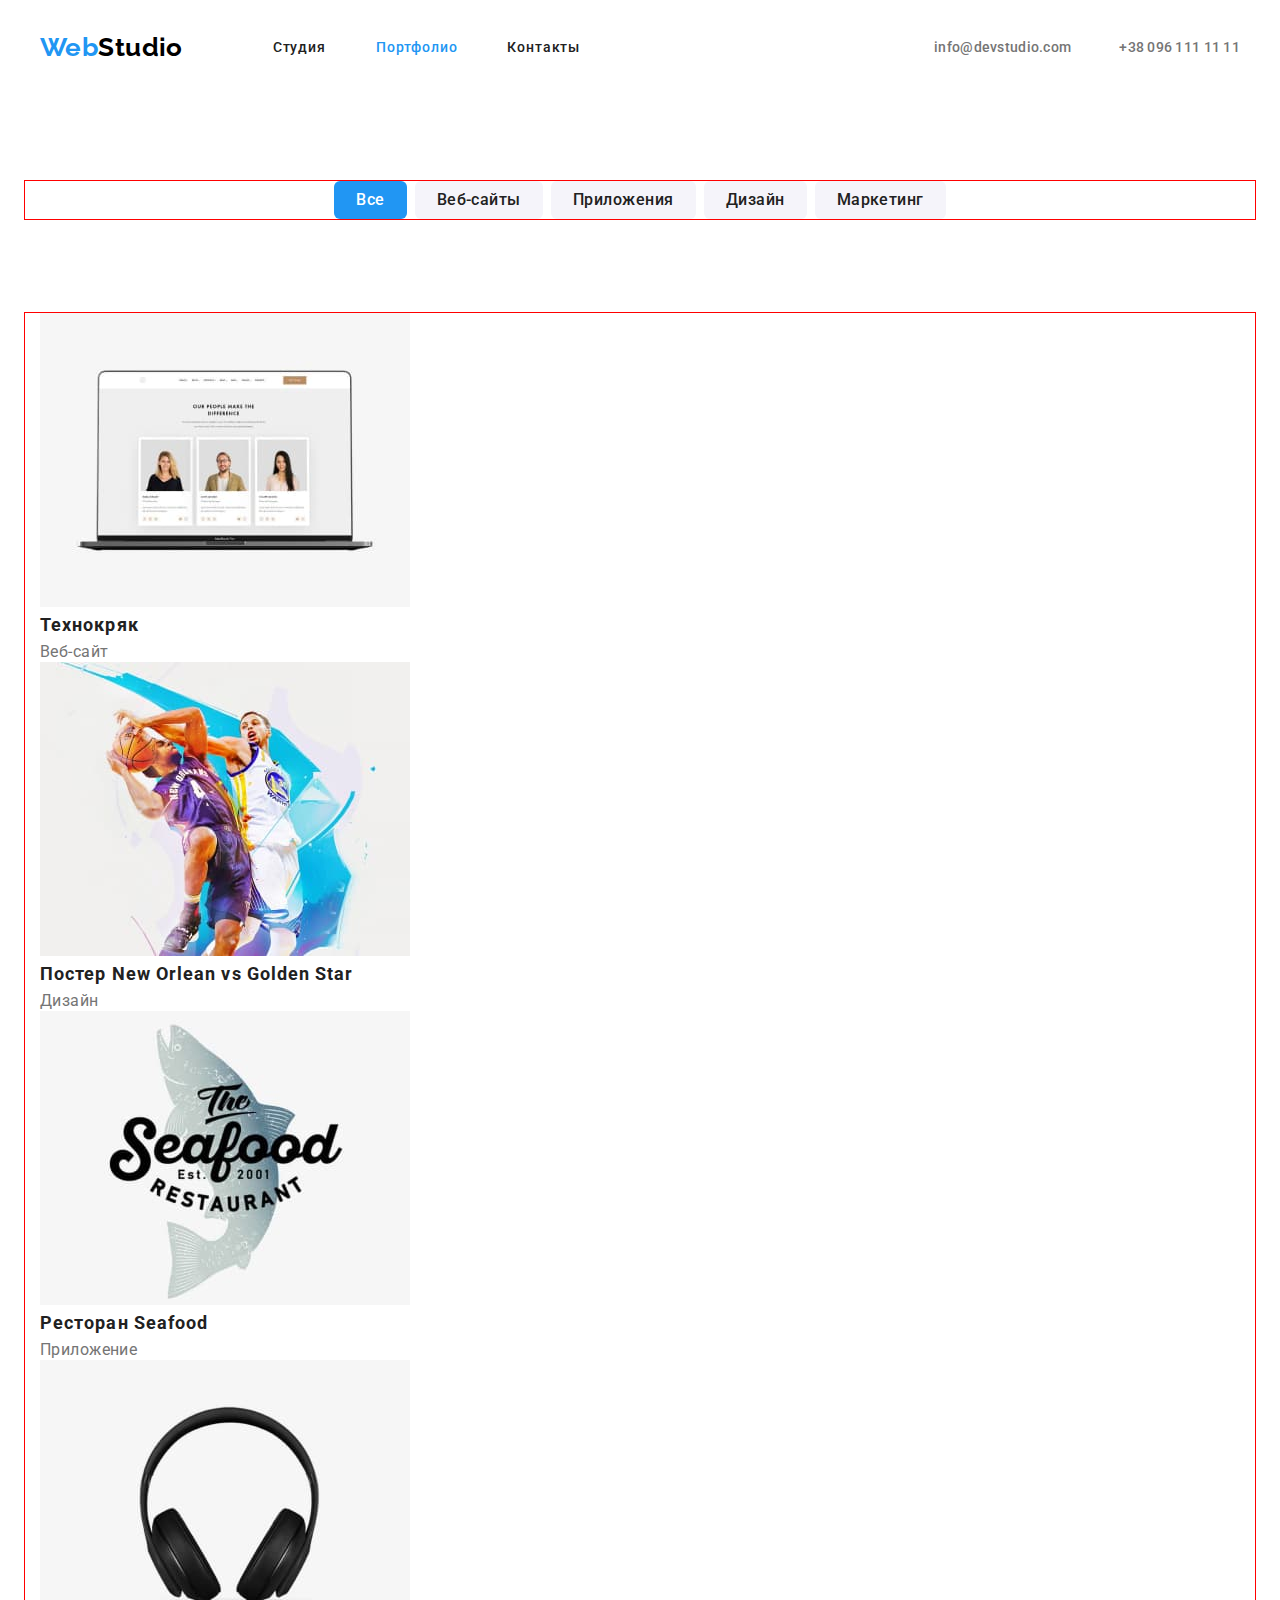
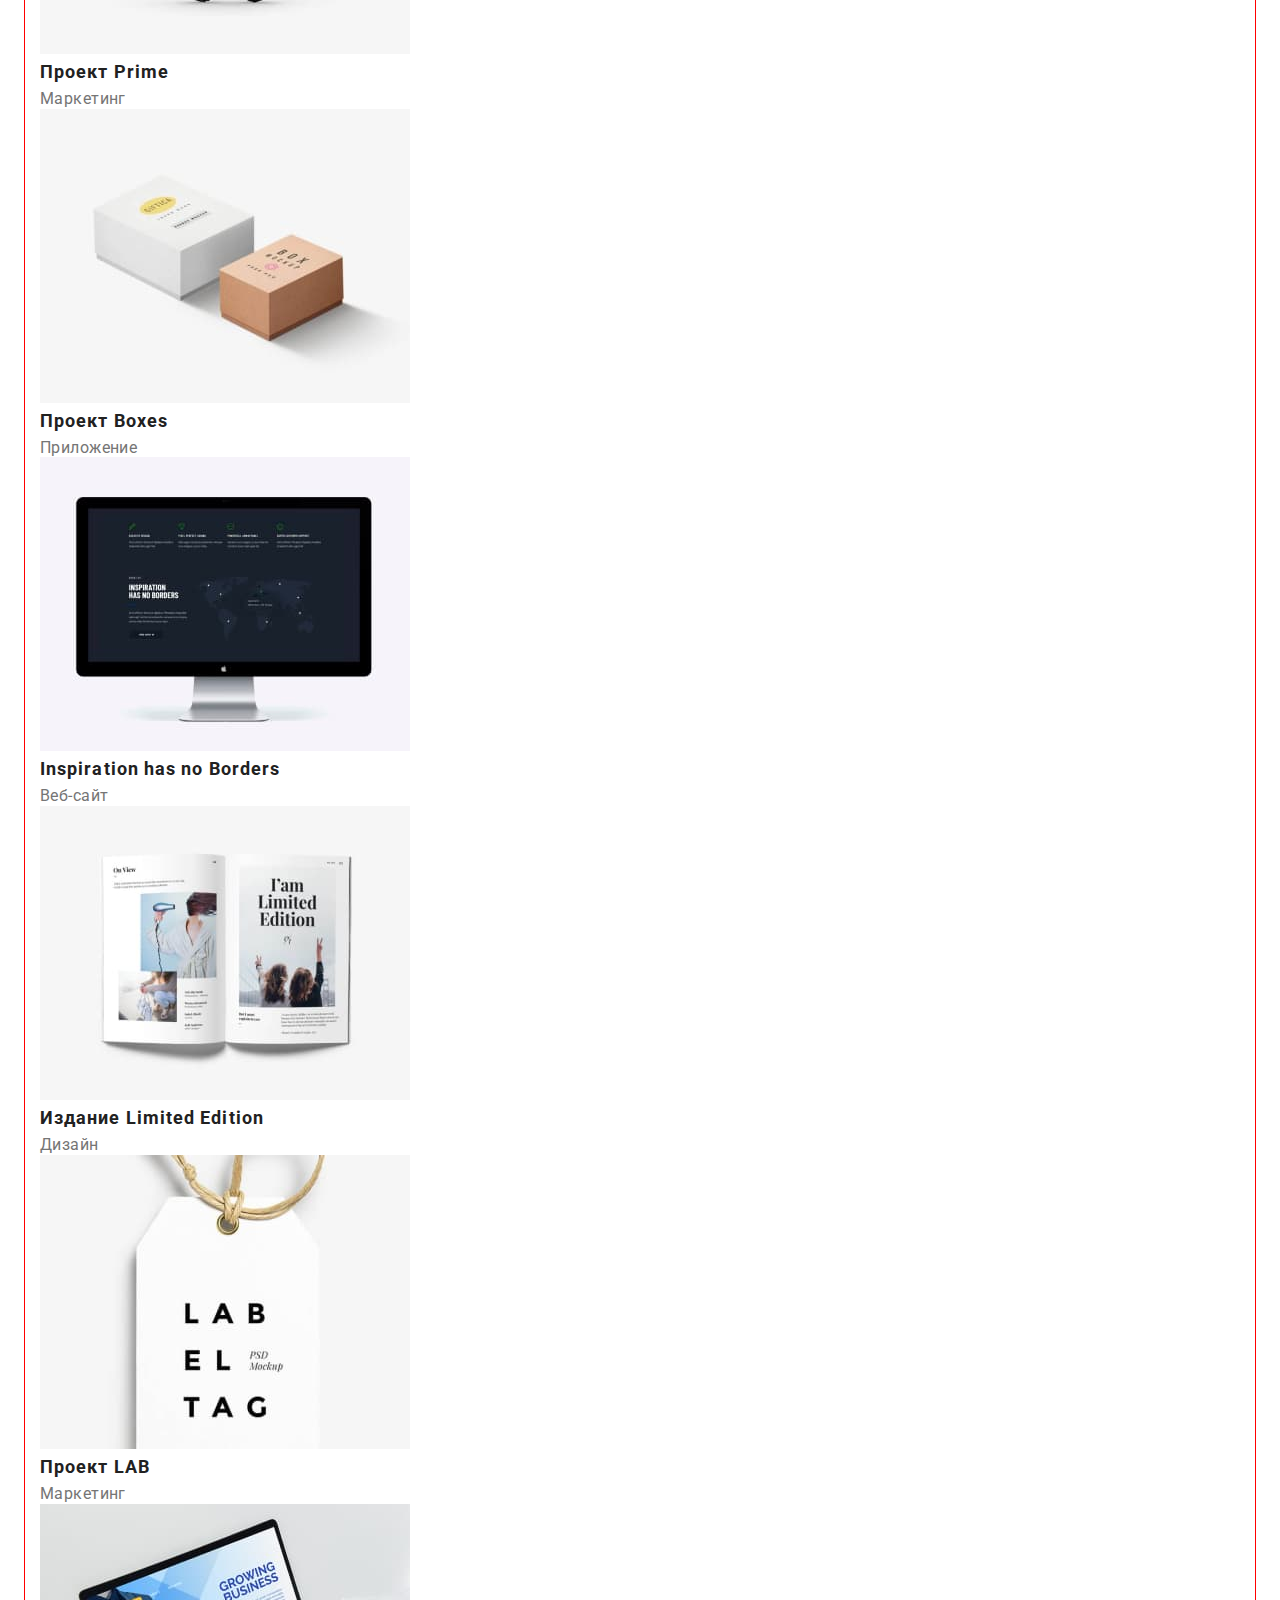
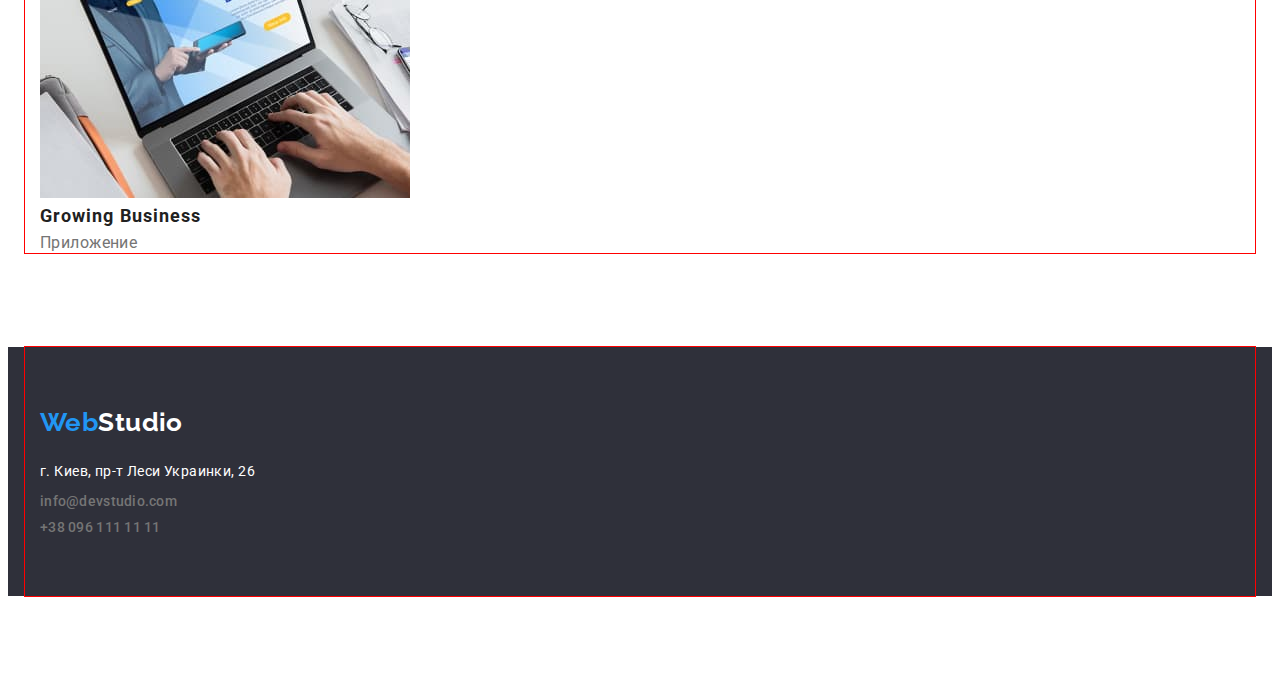
==== commit 0c49fb38: "добавление стили-разметка footer" ====
--- a/portfolio.html
+++ b/portfolio.html
@@ -103,18 +103,20 @@
     </main>
 
     <footer>
-        <div class="container footer">
-         <a class="logo" href="./index.html"><span class="special ">Web</span>Studio</a>
-
-         <address>
-            <ul class="list list-address">
-                <li class="address-link">г. Киев, пр-т Леси Украинки, 26</li>
-                <li><a href="mailto:info@devstudio.com" class="link">info@devstudio.com</a></li>
-                <li><a href="tel:+380961111111" class="link">+38 096 111 11 11</a></li>
-            
-            </ul>
-         </address>
-        </div>
+        <section class="footer">
+            <div class="container footer-container">
+                <a class="footer-logo" href="./index.html"><span class="special ">Web</span>Studio</a>
+       
+                <address>
+                   <ul class="list list-address">
+                       <li class="item address-item">г. Киев, пр-т Леси Украинки, 26</li>
+                       <li class="item"><a href="mailto:info@devstudio.com" class="link">info@devstudio.com</a></li>
+                       <li class="item"><a href="tel:+380961111111" class="link">+38 096 111 11 11</a></li>
+                   
+                   </ul>
+                </address>
+               </div>
+        </section>
     </footer>
 </body>
 </html>--- a/css/styles.css
+++ b/css/styles.css
@@ -60,7 +60,8 @@
     margin-right: auto;
 }
 
-.logo {
+.logo,
+.footer-logo {
     margin-right: 90px;
     padding-top: 24px;
     padding-bottom: 24px;
@@ -357,16 +358,20 @@
     background-color: var(--bkg-dark-color);
 }
 
-/* .footer-container,
-.footer-container-address {
-    margin-bottom: 0;
-} */
-
-.footer .logo {
-    color: var(--white-color);
-}
-
-.address-link {
+.footer-container {
+    display: flex;
+    flex-direction: column;
+}
+
+
+.footer-logo {
+    color: var(--white-color);
+    margin-top: 60px;
+    margin-bottom: 22px;
+    padding: 0;
+}
+
+.address-item {
     
     font-size: 14px;
     line-height: 1.71;
@@ -374,6 +379,7 @@
 }
 
 .list-address {
+    margin-bottom: 60px;
     font-style: normal;
 }
 
@@ -385,6 +391,14 @@
     line-height: 1.14;
     letter-spacing: 0.02em;
     text-decoration: none;
+}
+
+.footer-container .item {
+    margin-bottom: 9px;
+}
+
+.footer-container .item:last-child {
+    margin-bottom: 0;
 }
 
 /* Portfolio */
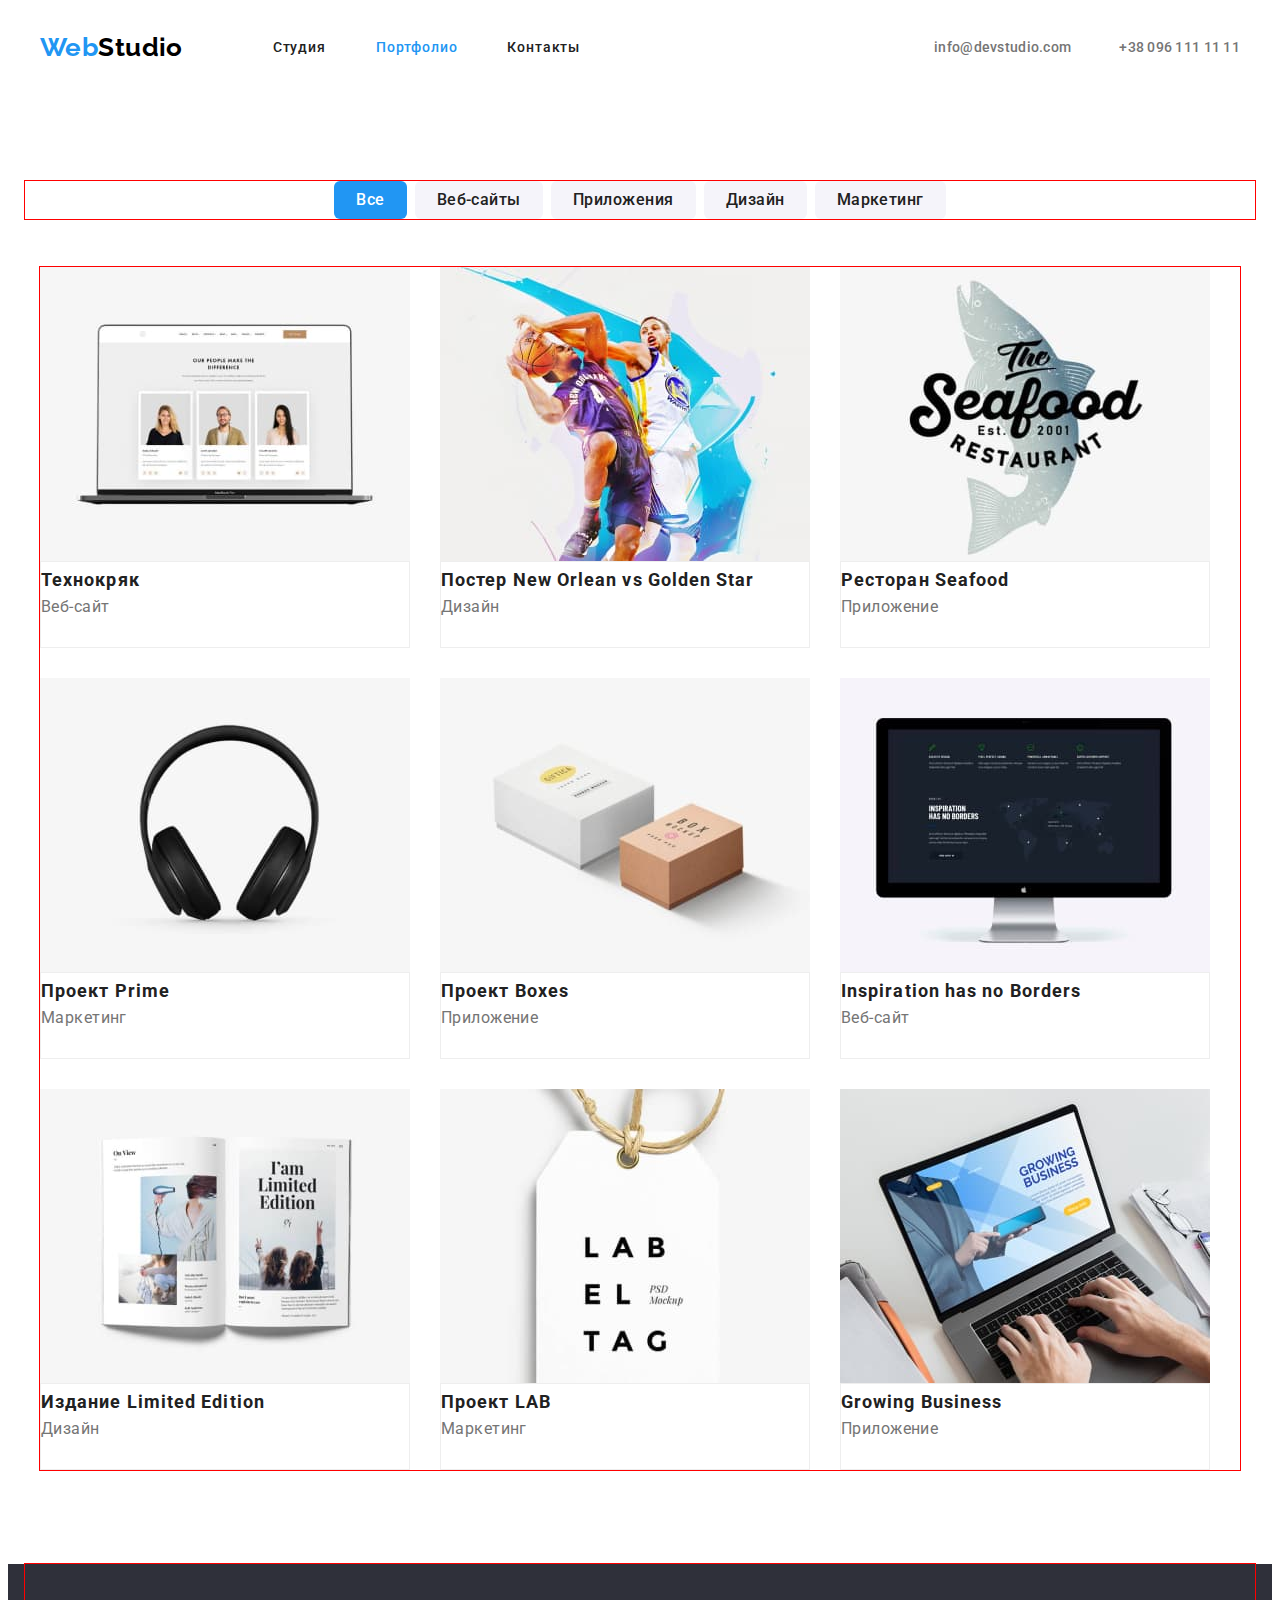
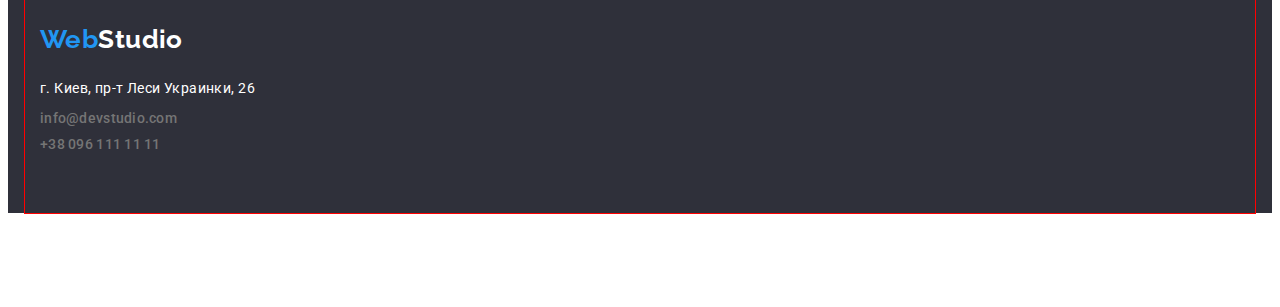
==== commit f2537964: "portfolio" ====
--- a/portfolio.html
+++ b/portfolio.html
@@ -34,7 +34,7 @@
     </header>
     <main>
         <section class="section portfolio-section">
-            <div class="container">
+            <div class="container container-button-list">
                 <nav class="navigation">
                     <ul class="list button-list">
                         <li class="item"><button class="project-button current" type="button">Все</button></li>
@@ -47,53 +47,71 @@
             </div>
             
             
-            <div class="container">
+            <div class="container projects-container">
                 <ul class="list-projects">
                     <li class="item">
                         <img src="./images/portfolio/project1.jpg" alt="Образец Веб-сайта" width="370" height="294">
-                        <h2 class="subtitle">Технокряк</h2>
-                        <p class="desc">Веб-сайт</p>                    
+                        <div class="subtitle-container">
+                            <h2 class="subtitle">Технокряк</h2>
+                            <p class="desc">Веб-сайт</p> 
+                        </div>                   
                     </li>
                     <li class="item">
                         <img src="./images/portfolio/project2.jpg" alt="Образец Дизайн" width="370" height="294">
-                        <h2 class="subtitle">Постер New Orlean vs Golden Star</h2>
-                        <p class="desc">Дизайн</p>                    
+                        <div class="subtitle-container">
+                            <h2 class="subtitle">Постер New Orlean vs Golden Star</h2>
+                            <p class="desc">Дизайн</p>
+                        </div>                    
                     </li>
                     <li class="item">
                         <img src="./images/portfolio/project3.jpg" alt="Образец Приложение" width="370" height="294">
-                        <h2 class="subtitle">Ресторан Seafood</h2>
-                        <p class="desc">Приложение</p>                    
+                        <div class="subtitle-container">
+                            <h2 class="subtitle">Ресторан Seafood</h2>
+                            <p class="desc">Приложение</p> 
+                        </div>                   
                     </li>
                     <li class="item">
                         <img src="./images/portfolio/project4.jpg" alt="Образец Маркетинг" width="370" height="294">
-                        <h2 class="subtitle">Проект Prime</h2>
-                        <p class="desc">Маркетинг</p>              
-                                      
+                        <div class="subtitle-container">
+                            <h2 class="subtitle">Проект Prime</h2>
+                            <p class="desc">Маркетинг</p>  
+                        </div>            
+                                  
                     </li>
                     <li class="item">
                         <img src="./images/portfolio/project5.jpg" alt="Образец Приложение" width="370" height="294">
-                        <h2 class="subtitle">Проект Boxes</h2>
-                        <p class="desc">Приложение</p>                    
+                        <div class="subtitle-container">
+                            <h2 class="subtitle">Проект Boxes</h2>
+                            <p class="desc">Приложение</p>   
+                        </div>                 
                     </li>
                     <li class="item">
                         <img src="./images/portfolio/project6.jpg" alt="Образец Веб-сайт" width="370" height="294">
-                        <h2 class="subtitle" lang="en">Inspiration has no Borders</h2>
-                        <p class="desc">Веб-сайт</p>                    
+                        <div class="subtitle-container">
+                            <h2 class="subtitle" lang="en">Inspiration has no Borders</h2>
+                            <p class="desc">Веб-сайт</p>
+                        </div>                    
                     </li>
                     <li class="item">
                         <img src="./images/portfolio/project7.jpg" alt="Образец Дизайн" width="370" height="294">
-                        <h2 class="subtitle">Издание Limited Edition</h2>
-                        <p class="desc">Дизайн</p>                    
+                        <div class="subtitle-container">
+                            <h2 class="subtitle">Издание Limited Edition</h2>
+                            <p class="desc">Дизайн</p>
+                        </div>                    
                     </li>
                     <li class="item">
                         <img src="./images/portfolio/project8.jpg" alt="Образец Маркетинг" width="370" height="294">
-                        <h2 class="subtitle">Проект LAB</h2>
-                        <p class="desc">Маркетинг</p>                    
+                        <div class="subtitle-container">
+                            <h2 class="subtitle">Проект LAB</h2>
+                            <p class="desc">Маркетинг</p>
+                        </div>                    
                     </li>
                     <li class="item">
                         <img src="./images/portfolio/project9.jpg" alt="Образец Приложение" width="370" height="294">
-                        <h2 class="subtitle">Growing Business</h2>
-                        <p class="desc">Приложение</p>                    
+                        <div class="subtitle-container">
+                            <h2 class="subtitle">Growing Business</h2>
+                            <p class="desc">Приложение</p> 
+                        </div>                   
                     </li>
                 </ul>    
             </div>              
--- a/css/styles.css
+++ b/css/styles.css
@@ -153,6 +153,10 @@
     margin-bottom: 94px;
 }
 
+.hero-container {
+    padding-bottom: 200px;
+}
+
 .hero-title {
     margin-right: 220px;
     margin-left: 250px;
@@ -196,18 +200,16 @@
     background-color: #188CE8;
 }
 
-/* title h2 */
-.section-title {
-
-   font-weight: 700;
-   font-size: 36px;
-   line-height: 1.16;
-   text-align: center;
-   
-   color: var(--title-text-color);
-}
-
-/* title h3 для секции особенности  */
+
+/* секции особенности  */
+.text {
+    font-weight: 400;
+
+    line-height: 1.71;
+    letter-spacing: 0.03em;
+    color: var(--primary-text-color);
+}
+
 .feature-list {
     display: flex;
 }
@@ -232,17 +234,17 @@
     color: var(--title-text-color);
 }
 
-/* абзацы */
-.text {
-
-    font-weight: 400;
-
-    line-height: 1.71;
-    letter-spacing: 0.03em;
-    color: var(--primary-text-color);
-}
-
 /* секция чем мы занимаемся */
+.section-title {
+
+    font-weight: 700;
+    font-size: 36px;
+    line-height: 1.16;
+    text-align: center;
+    
+    color: var(--title-text-color);
+ }
+
 .container-about {
     padding: 0;
 }
@@ -273,7 +275,7 @@
     padding: 0;
 }
 
-.section-title {
+.section-team .section-title {
     padding-top: 94px;
     margin-bottom: 50px;
 }
@@ -307,6 +309,20 @@
     text-align: center;
 }
 
+.section-subtitle {
+    margin-top: 30px;
+    margin-bottom: 10px;
+}
+
+.desc {
+    margin-bottom: 30px;
+
+    font-weight: 400;
+    font-size: 16px;
+    line-height: 1.18;
+
+    color: var(--primary-text-color);
+}
 
 
 /* абзацы */
@@ -343,14 +359,6 @@
         
 }
 
-.desc {
-
-    font-weight: 400;
-    font-size: 16px;
-    line-height: 1.18;
-
-    color: var(--primary-text-color);
-}
 
 /* footer */
 
@@ -406,6 +414,10 @@
 .portfolio-section {
     padding-top: 94px;
     
+}
+
+.container-button-list {
+    margin-bottom: 48px;
 }
 
 .portfolio-section .list {
@@ -450,6 +462,30 @@
     color: var(--white-color);
 }
 
+.list-projects {
+    display: flex;
+    flex-wrap: wrap;
+}
+
 .projects-container {
-    display: flex;
-}+    padding: 0;
+}
+
+.projects-container .item {
+    margin-right: 30px;
+    margin-bottom: 30px;
+}
+
+.projects-container .item:nth-child(3n) {
+    margin-right: 0;
+}
+
+.projects-container .item:nth-last-child(-n + 3) {
+    margin-bottom: 0;
+}
+
+.subtitle-container {
+    border: 1px solid #EEEEEE;
+    
+}
+
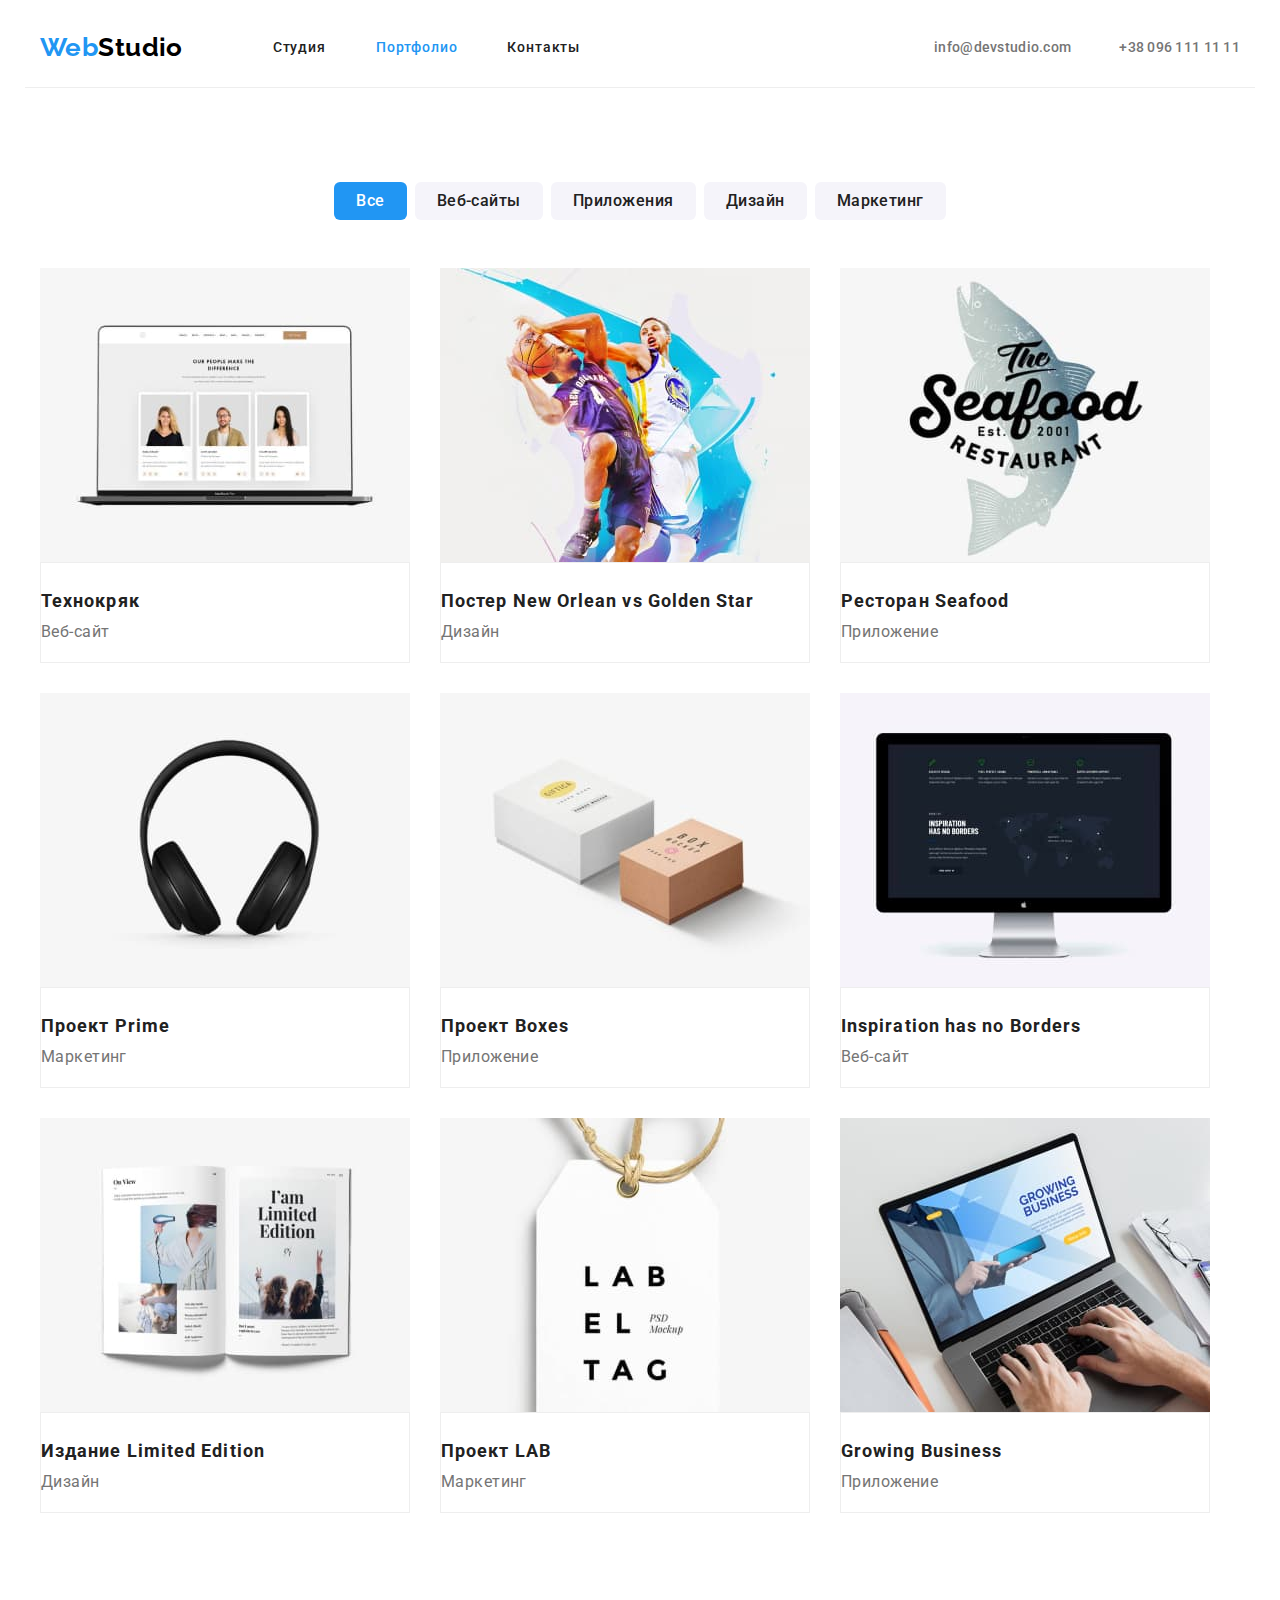
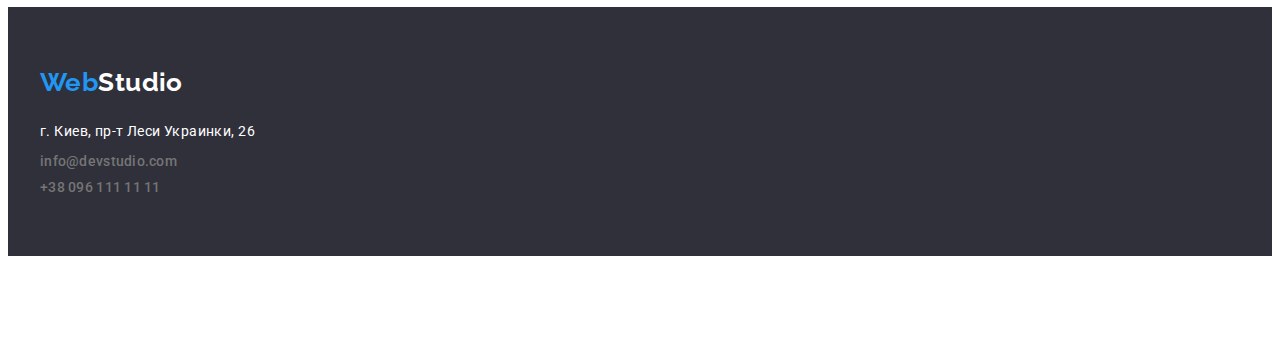
==== commit d68a5519: "дз 3" ====
--- a/portfolio.html
+++ b/portfolio.html
@@ -115,7 +115,7 @@
                     </li>
                 </ul>    
             </div>              
-            </div>
+            
         </section>
         
     </main>
--- a/css/styles.css
+++ b/css/styles.css
@@ -32,7 +32,7 @@
 }
 
 .container {
-    outline: 1px solid red;
+    /* outline: 1px solid red; */
 
     width: 1200px;
 
@@ -58,6 +58,8 @@
 
     margin-left: auto;
     margin-right: auto;
+
+    border-bottom: 1px solid #EEEEEE;
 }
 
 .logo,
@@ -465,11 +467,11 @@
 .list-projects {
     display: flex;
     flex-wrap: wrap;
-}
+    }
 
 .projects-container {
     padding: 0;
-}
+    }
 
 .projects-container .item {
     margin-right: 30px;
@@ -478,7 +480,7 @@
 
 .projects-container .item:nth-child(3n) {
     margin-right: 0;
-}
+} 
 
 .projects-container .item:nth-last-child(-n + 3) {
     margin-bottom: 0;
@@ -489,3 +491,12 @@
     
 }
 
+.list-projects .subtitle {
+    margin-top: 20px;
+    margin-bottom: 4px;
+}
+
+.list-projects .desc {
+    margin-bottom: 20px;
+}
+
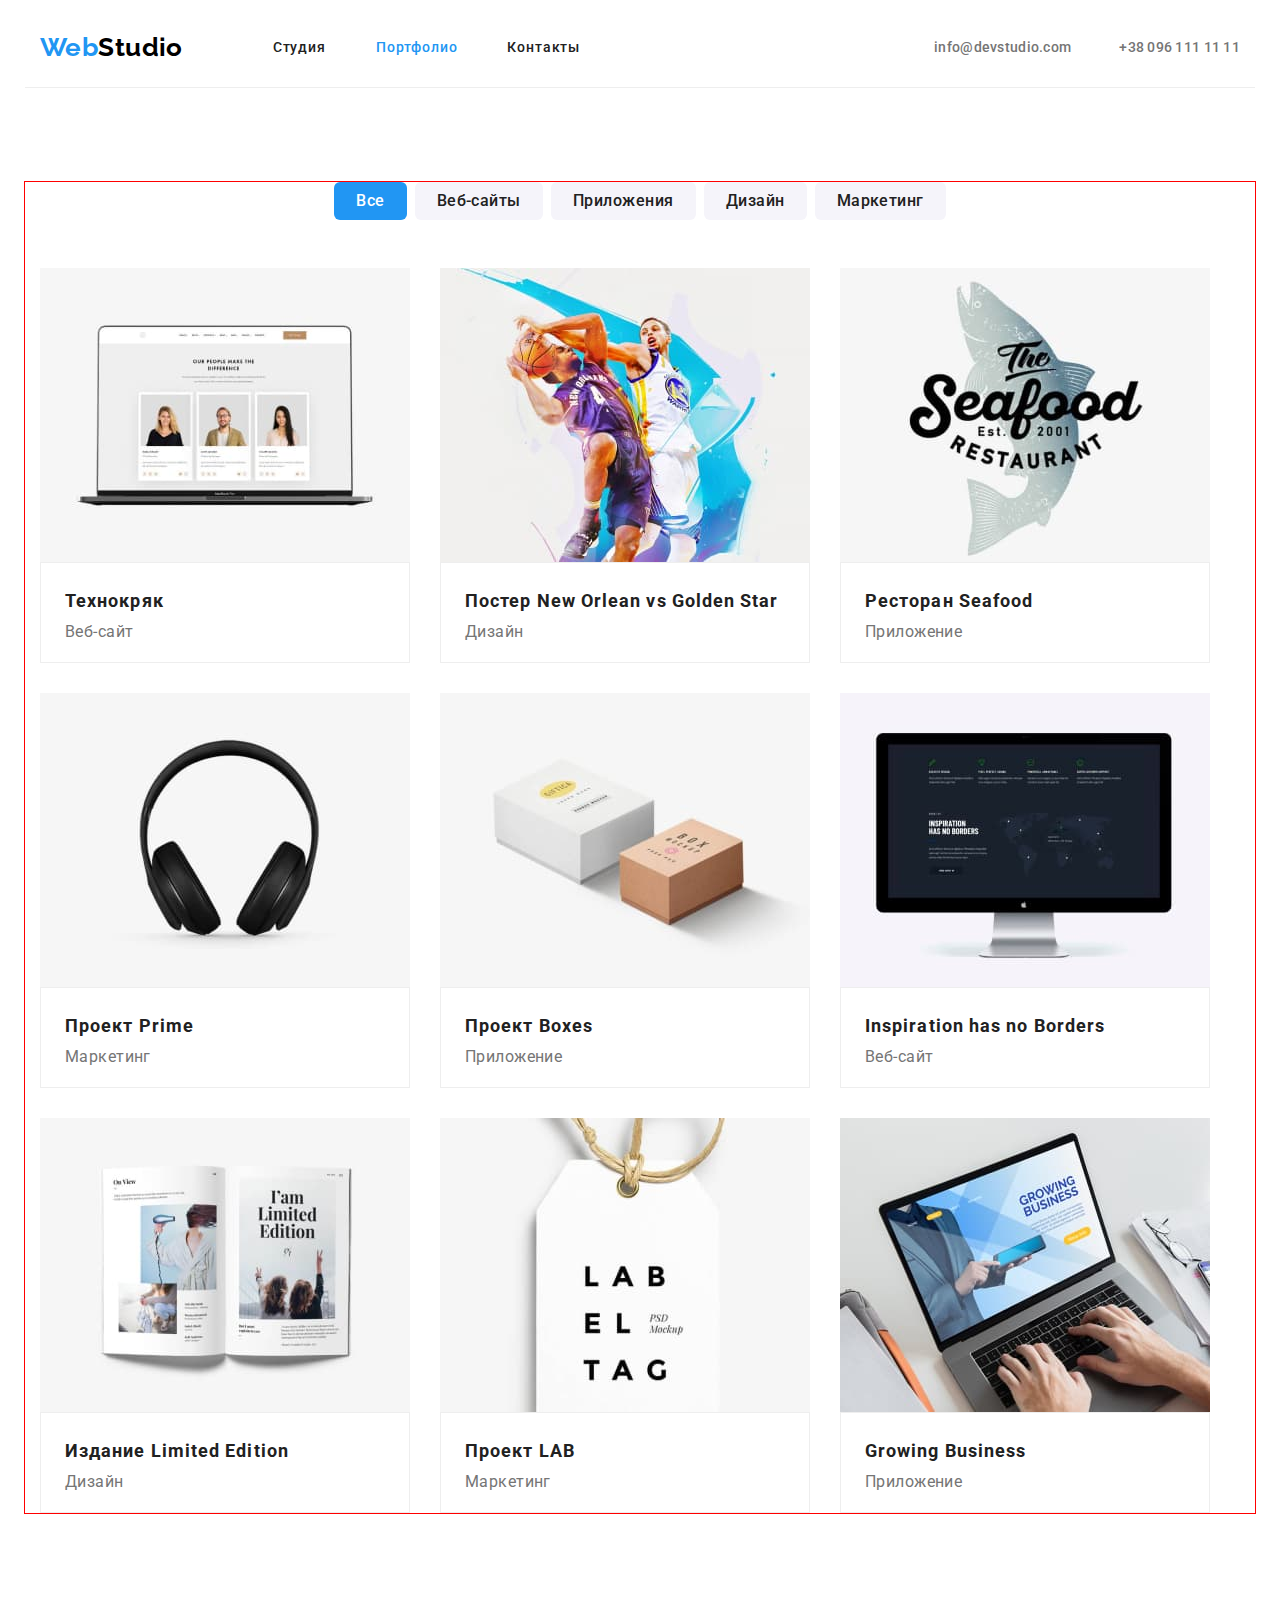
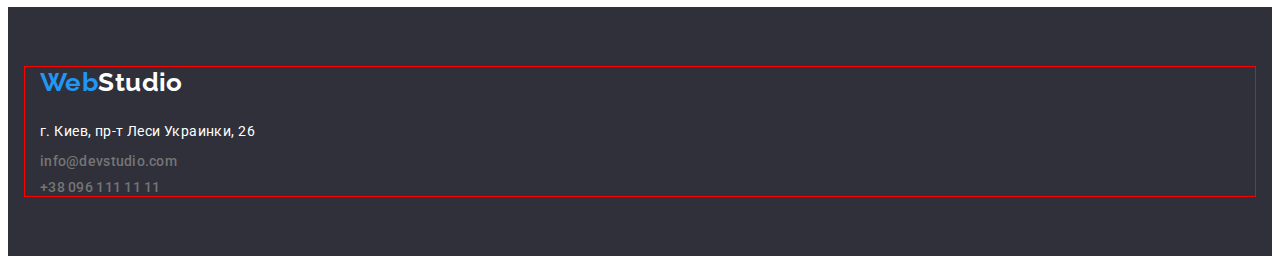
==== commit 1e38f2f7: "исправление ошибок после проверки ментором" ====
--- a/portfolio.html
+++ b/portfolio.html
@@ -33,44 +33,41 @@
             
     </header>
     <main>
-        <section class="section portfolio-section">
-            <div class="container container-button-list">
-                <nav class="navigation">
-                    <ul class="list button-list">
-                        <li class="item"><button class="project-button current" type="button">Все</button></li>
-                        <li class="item"><button class="project-button" type="button">Веб-сайты</button></li>
-                        <li class="item"><button class="project-button" type="button">Приложения</button></li>
-                        <li class="item"><button class="project-button" type="button">Дизайн</button></li>
-                        <li class="item"><button class="project-button" type="button">Маркетинг</button></li>
-                    </ul>
-                </nav>
-            </div>
+        <section class="section">
+            <h1 class="visually-hidden">Портфолио</h1>
+            <div class="container">
+                
+                 <ul class="list button-list">
+                    <li class="item item-button"><button class="project-button current" type="button">Все</button></li>
+                    <li class="item item-button"><button class="project-button" type="button">Веб-сайты</button></li>
+                    <li class="item item-button"><button class="project-button" type="button">Приложения</button></li>
+                    <li class="item item-button"><button class="project-button" type="button">Дизайн</button></li>
+                    <li class="item item-button"><button class="project-button" type="button">Маркетинг</button></li>
+                </ul>   
             
-            
-            <div class="container projects-container">
                 <ul class="list-projects">
-                    <li class="item">
+                    <li class="item item-project">
                         <img src="./images/portfolio/project1.jpg" alt="Образец Веб-сайта" width="370" height="294">
                         <div class="subtitle-container">
                             <h2 class="subtitle">Технокряк</h2>
                             <p class="desc">Веб-сайт</p> 
                         </div>                   
                     </li>
-                    <li class="item">
+                    <li class="item item-project">
                         <img src="./images/portfolio/project2.jpg" alt="Образец Дизайн" width="370" height="294">
                         <div class="subtitle-container">
                             <h2 class="subtitle">Постер New Orlean vs Golden Star</h2>
                             <p class="desc">Дизайн</p>
                         </div>                    
                     </li>
-                    <li class="item">
+                    <li class="item item-project">
                         <img src="./images/portfolio/project3.jpg" alt="Образец Приложение" width="370" height="294">
                         <div class="subtitle-container">
                             <h2 class="subtitle">Ресторан Seafood</h2>
                             <p class="desc">Приложение</p> 
                         </div>                   
                     </li>
-                    <li class="item">
+                    <li class="item item-project">
                         <img src="./images/portfolio/project4.jpg" alt="Образец Маркетинг" width="370" height="294">
                         <div class="subtitle-container">
                             <h2 class="subtitle">Проект Prime</h2>
@@ -78,35 +75,35 @@
                         </div>            
                                   
                     </li>
-                    <li class="item">
+                    <li class="item item-project">
                         <img src="./images/portfolio/project5.jpg" alt="Образец Приложение" width="370" height="294">
                         <div class="subtitle-container">
                             <h2 class="subtitle">Проект Boxes</h2>
                             <p class="desc">Приложение</p>   
                         </div>                 
                     </li>
-                    <li class="item">
+                    <li class="item item-project">
                         <img src="./images/portfolio/project6.jpg" alt="Образец Веб-сайт" width="370" height="294">
                         <div class="subtitle-container">
                             <h2 class="subtitle" lang="en">Inspiration has no Borders</h2>
                             <p class="desc">Веб-сайт</p>
                         </div>                    
                     </li>
-                    <li class="item">
+                    <li class="item item-project">
                         <img src="./images/portfolio/project7.jpg" alt="Образец Дизайн" width="370" height="294">
                         <div class="subtitle-container">
                             <h2 class="subtitle">Издание Limited Edition</h2>
                             <p class="desc">Дизайн</p>
                         </div>                    
                     </li>
-                    <li class="item">
+                    <li class="item item-project">
                         <img src="./images/portfolio/project8.jpg" alt="Образец Маркетинг" width="370" height="294">
                         <div class="subtitle-container">
                             <h2 class="subtitle">Проект LAB</h2>
                             <p class="desc">Маркетинг</p>
                         </div>                    
                     </li>
-                    <li class="item">
+                    <li class="item item-project">
                         <img src="./images/portfolio/project9.jpg" alt="Образец Приложение" width="370" height="294">
                         <div class="subtitle-container">
                             <h2 class="subtitle">Growing Business</h2>
@@ -122,15 +119,14 @@
 
     <footer>
         <section class="footer">
-            <div class="container footer-container">
+            <h2 class="visually-hidden">Футер</h2>
+            <div class="container">
                 <a class="footer-logo" href="./index.html"><span class="special ">Web</span>Studio</a>
-       
                 <address>
                    <ul class="list list-address">
                        <li class="item address-item">г. Киев, пр-т Леси Украинки, 26</li>
                        <li class="item"><a href="mailto:info@devstudio.com" class="link">info@devstudio.com</a></li>
                        <li class="item"><a href="tel:+380961111111" class="link">+38 096 111 11 11</a></li>
-                   
                    </ul>
                 </address>
                </div>
--- a/css/styles.css
+++ b/css/styles.css
@@ -32,14 +32,13 @@
 }
 
 .container {
-    /* outline: 1px solid red; */
+    outline: 1px solid red;
 
     width: 1200px;
 
     padding-left: 15px;
     padding-right: 15px;
-
-    margin-bottom: 94px;
+    margin: 0 auto;
     margin-left: auto;
     margin-right: auto;
     
@@ -148,22 +147,27 @@
 
 /* main */
 
+.section {
+    padding-top: 94px;
+    padding-bottom: 94px;
+}
+
 /* hero */
 
 .hero {
     background-color: var(--bkg-dark-color);
-    margin-bottom: 94px;
-}
-
-.hero-container {
+    padding: 200px;
+}
+
+/* .hero-container {
     padding-bottom: 200px;
-}
+} */
 
 .hero-title {
-    margin-right: 220px;
-    margin-left: 250px;
+    margin: auto;
+    
     margin-bottom: 30px;
-    padding-top: 200px;
+    max-width: 650px;
 
     font-weight: 900;
     font-size: 44px;
@@ -204,6 +208,11 @@
 
 
 /* секции особенности  */
+
+.section-feature {
+    padding-bottom: 0;
+}
+
 .text {
     font-weight: 400;
 
@@ -247,9 +256,6 @@
     color: var(--title-text-color);
  }
 
-.container-about {
-    padding: 0;
-}
 
 .section-title {
     margin-bottom: 50px;
@@ -270,15 +276,10 @@
 
 /* секция Наша команда */
 .section-team {
-      background-color: var(--bkg-btn-color);
-}
-
-.team-container {
-    padding: 0;
-}
-
-.section-team .section-title {
-    padding-top: 94px;
+    background-color: var(--bkg-btn-color);
+}
+
+.section-title {
     margin-bottom: 50px;
 }
 
@@ -301,7 +302,16 @@
     text-align: center;
 
     color: var(--title-text-color);
-
+}
+
+.team-list {
+    display: flex;
+    flex-wrap: wrap;
+}
+
+.team {
+    padding-top: 30px;
+    padding-bottom: 30px;
 }
 
 .team-list .desc {
@@ -312,12 +322,11 @@
 }
 
 .section-subtitle {
-    margin-top: 30px;
     margin-bottom: 10px;
 }
 
 .desc {
-    margin-bottom: 30px;
+    margin-bottom: 0;
 
     font-weight: 400;
     font-size: 16px;
@@ -366,20 +375,21 @@
 
 .footer {
     background-color: var(--bkg-dark-color);
-}
-
-.footer-container {
+    padding-top: 60px;
+    padding-bottom: 60px;
+}
+
+/* .footer-container {
     display: flex;
     flex-direction: column;
-}
+} */
 
 
 .footer-logo {
     color: var(--white-color);
-    margin-top: 60px;
-    margin-bottom: 22px;
-    padding: 0;
-}
+    }
+
+
 
 .address-item {
     
@@ -389,7 +399,7 @@
 }
 
 .list-address {
-    margin-bottom: 60px;
+    padding-top: 22px;
     font-style: normal;
 }
 
@@ -403,36 +413,40 @@
     text-decoration: none;
 }
 
-.footer-container .item {
+.list-address .item {
     margin-bottom: 9px;
 }
 
-.footer-container .item:last-child {
+.list-address .item:last-child {
     margin-bottom: 0;
 }
 
 /* Portfolio */
 
-.portfolio-section {
+/* .portfolio-section {
     padding-top: 94px;
     
-}
-
-.container-button-list {
+} */
+
+/* .container-button-list {
     margin-bottom: 48px;
-}
-
-.portfolio-section .list {
+} */
+
+.button-list {
+    margin-bottom: 48px;
+}
+
+.section .button-list {
     display: flex;
     align-items: center;
     justify-content: center;
 }
 
-.portfolio-section .item {
+.section .item-button {
     margin-right: 8px;
 }
 
-.portfolio-section .item:last-child {
+.section .item-button:last-child {
     margin-right: 0px;
 }
 
@@ -469,24 +483,23 @@
     flex-wrap: wrap;
     }
 
-.projects-container {
-    padding: 0;
-    }
-
-.projects-container .item {
+
+
+.container .item-project {
     margin-right: 30px;
     margin-bottom: 30px;
 }
 
-.projects-container .item:nth-child(3n) {
+.container .item-project:nth-child(3n) {
     margin-right: 0;
 } 
 
-.projects-container .item:nth-last-child(-n + 3) {
+.container .item-project:nth-last-child(-n + 3) {
     margin-bottom: 0;
 }
 
 .subtitle-container {
+    padding-left: 24px;
     border: 1px solid #EEEEEE;
     
 }
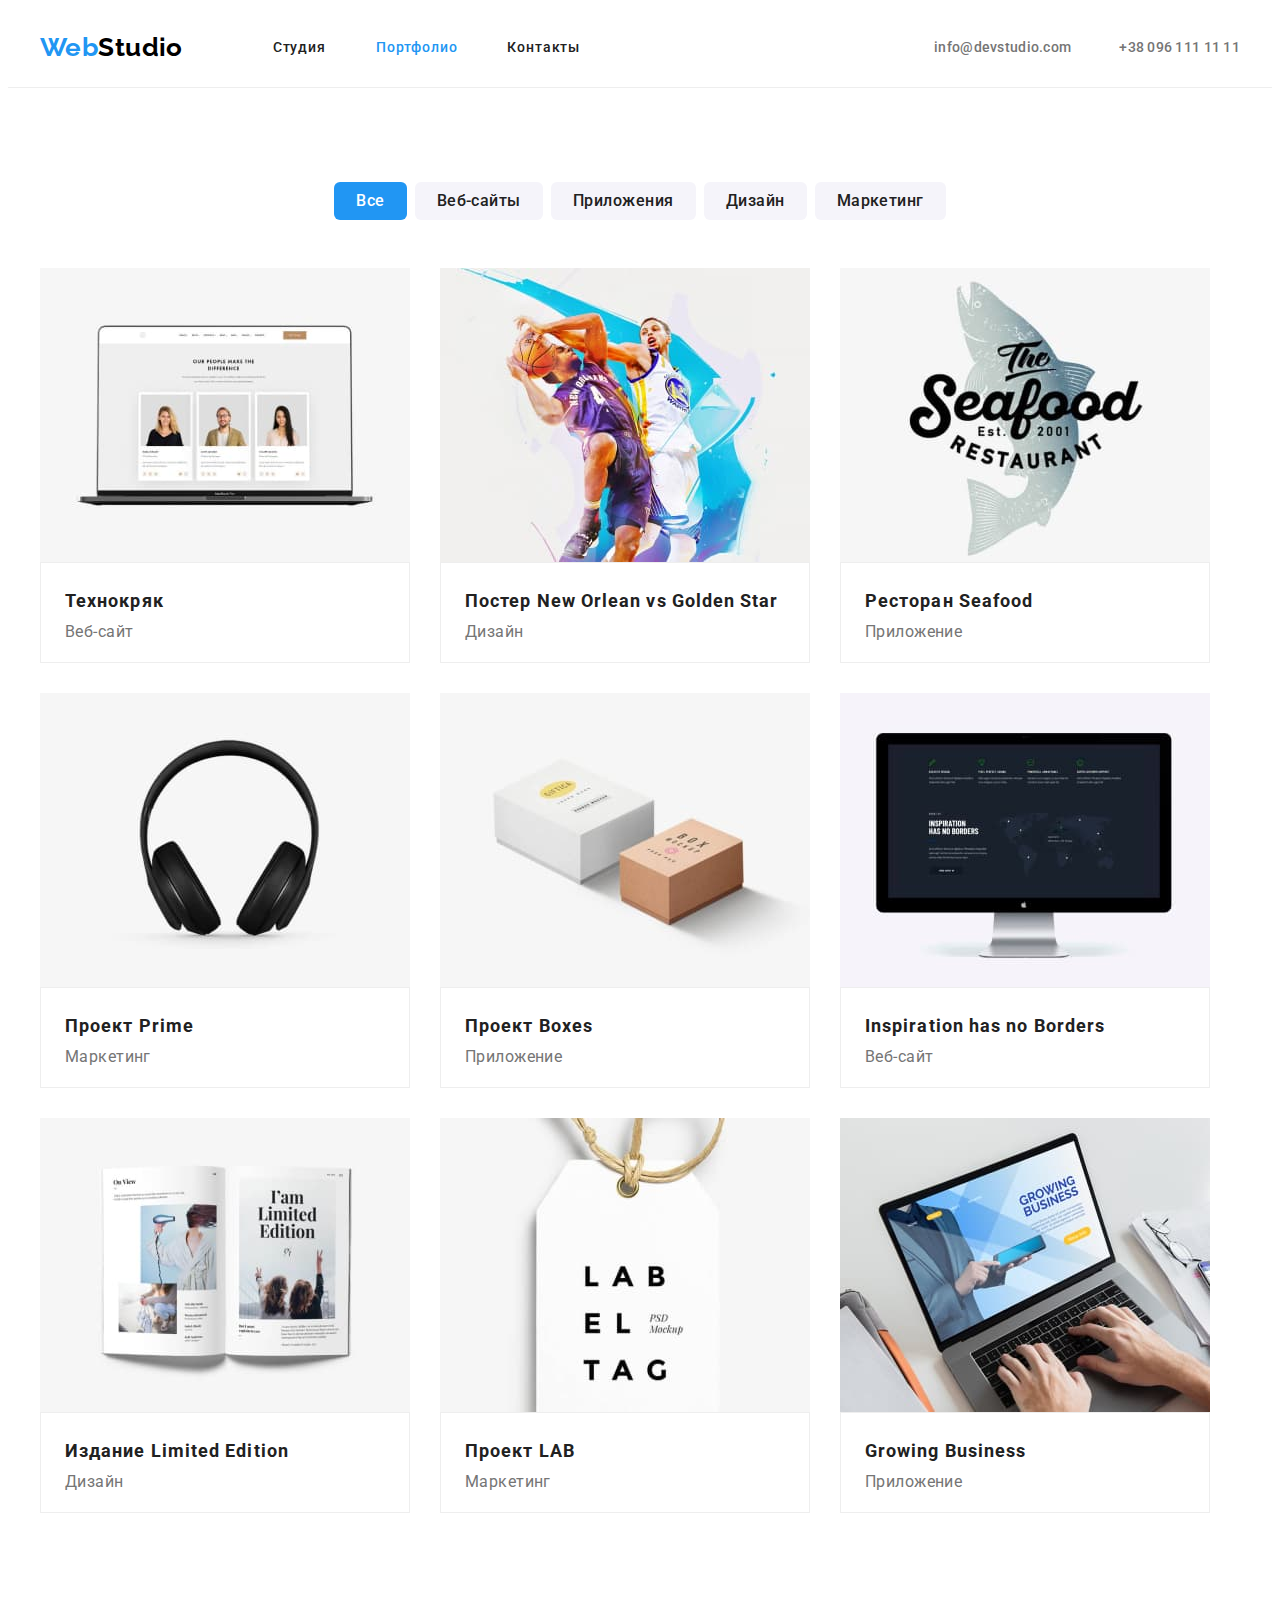
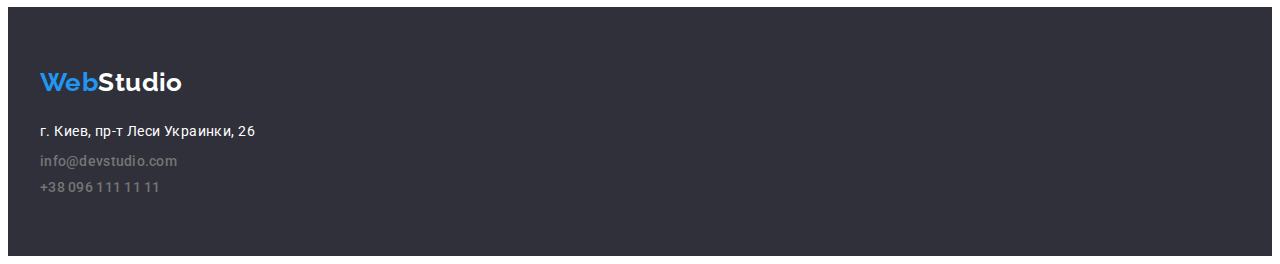
==== commit 20a49d12: "правки дз 3" ====
--- a/portfolio.html
+++ b/portfolio.html
@@ -117,9 +117,7 @@
         
     </main>
 
-    <footer>
-        <section class="footer">
-            <h2 class="visually-hidden">Футер</h2>
+    <footer class="footer">
             <div class="container">
                 <a class="footer-logo" href="./index.html"><span class="special ">Web</span>Studio</a>
                 <address>
@@ -129,8 +127,7 @@
                        <li class="item"><a href="tel:+380961111111" class="link">+38 096 111 11 11</a></li>
                    </ul>
                 </address>
-               </div>
-        </section>
+            </div>
     </footer>
 </body>
 </html>--- a/css/styles.css
+++ b/css/styles.css
@@ -32,7 +32,7 @@
 }
 
 .container {
-    outline: 1px solid red;
+    /* outline: 1px solid red; */
 
     width: 1200px;
 
@@ -58,13 +58,20 @@
     margin-left: auto;
     margin-right: auto;
 
+    
+}
+
+.header {
     border-bottom: 1px solid #EEEEEE;
+}
+
+.logo {
+    padding-top: 24px;
 }
 
 .logo,
 .footer-logo {
     margin-right: 90px;
-    padding-top: 24px;
     padding-bottom: 24px;
 
     color: #000000;
@@ -156,7 +163,7 @@
 
 .hero {
     background-color: var(--bkg-dark-color);
-    padding: 200px;
+    padding: 200px 0;
 }
 
 /* .hero-container {
@@ -281,6 +288,12 @@
 
 .section-title {
     margin-bottom: 50px;
+}
+
+.team-list .item {
+    background-color: var(--white-color);
+    box-shadow: 0px 1px 3px rgba(0, 0, 0, 0.12), 0px 1px 1px rgba(0, 0, 0, 0.14), 0px 2px 1px rgba(0, 0, 0, 0.2);
+    border-radius: 0px 0px 4px 4px;
 }
 
 .section-team .list {
@@ -499,17 +512,14 @@
 }
 
 .subtitle-container {
-    padding-left: 24px;
+    padding: 20px 24px;
     border: 1px solid #EEEEEE;
     
 }
 
 .list-projects .subtitle {
-    margin-top: 20px;
     margin-bottom: 4px;
 }
 
-.list-projects .desc {
-    margin-bottom: 20px;
-}
-
+
+
